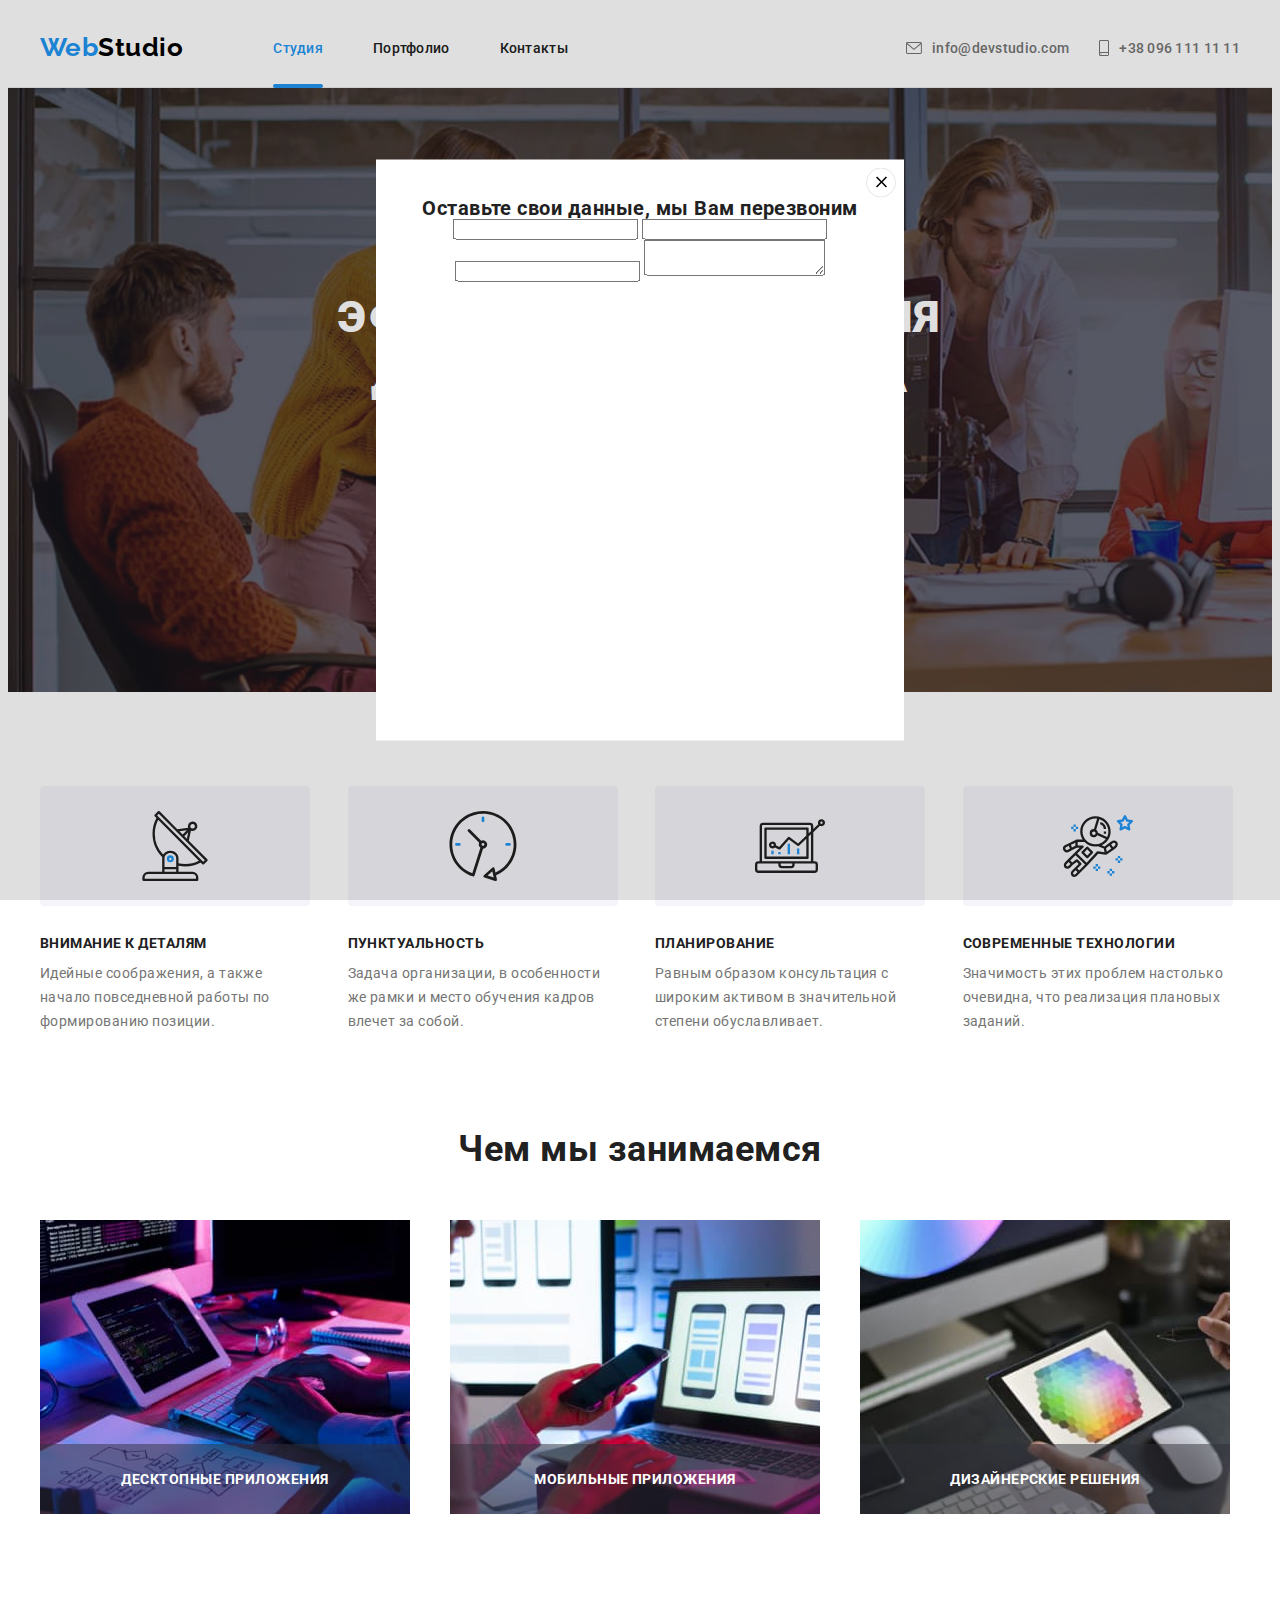
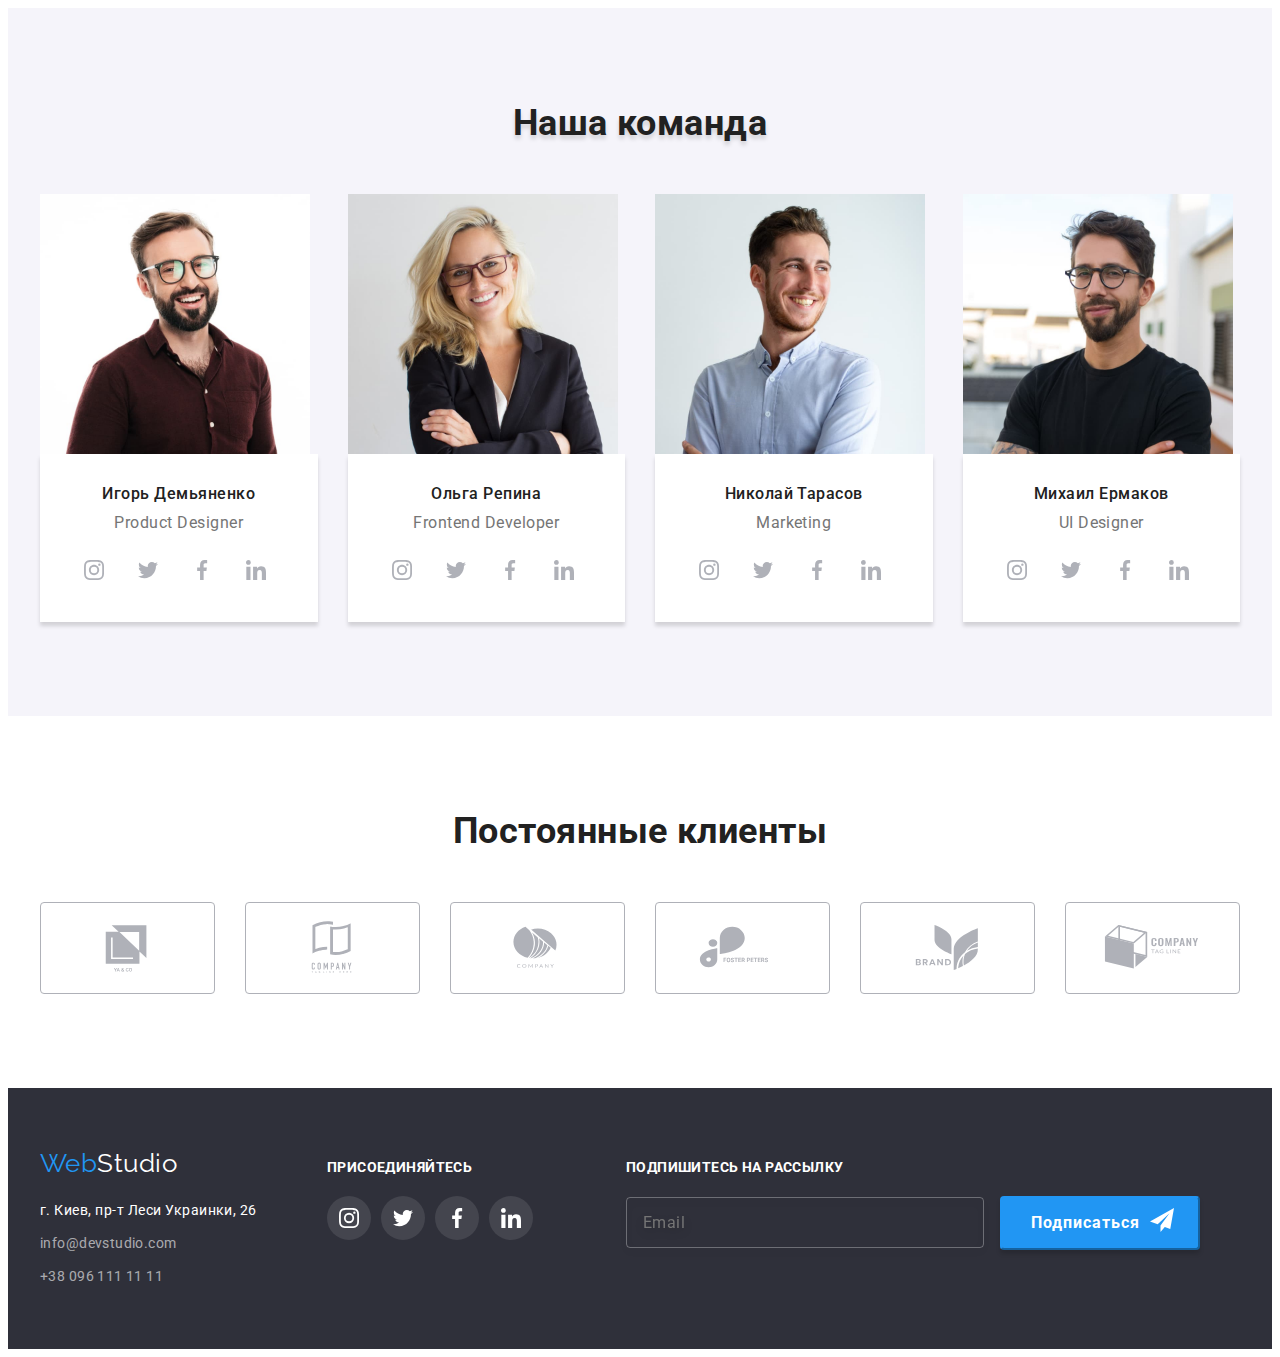
==== index.html @ e19dd240 "input" ====
<!DOCTYPE html>
<html lang="ru">
  <head>
    <meta charset="UTF-8" />
    <meta http-equiv="X-UA-Compatible" content="IE=edge" />
    <meta name="viewport" content="width=device-width, initial-scale=1.0" />
    <title>Студия</title>
    <link rel="preconnect" href="https://fonts.googleapis.com" />
    <link rel="preconnect" href="https://fonts.gstatic.com" crossorigin />
    <link
      href="https://fonts.googleapis.com/css2?family=Raleway:wght@700&family=Roboto:wght@400;500;700;900&display=swap"
      rel="stylesheet"
    />
    <link
      rel="stylesheet"
      href="https://cdnjs.cloudflare.com/ajax/libs/modern-normalize/1.1.0/modern-normalize.min.css"
      integrity="sha512-wpPYUAdjBVSE4KJnH1VR1HeZfpl1ub8YT/NKx4PuQ5NmX2tKuGu6U/JRp5y+Y8XG2tV+wKQpNHVUX03MfMFn9Q=="
      crossorigin="anonymous"
      referrerpolicy="no-referrer"
    />
    <link rel="stylesheet" href="./css/styles.css" />
  </head>
  <body>
    <header class="top-line">
      <div class="container top-line-container">
        <a href="./index.html" class="logo-top"
          ><span class="accent">Web</span>Studio</a
        >
        <div class="nav-menu">
          <ul class="site-nav list">
            <li class="site-nav-item">
              <a class="nav-link current" href="index.html">Студия</a>
            </li>
            <li class="site-nav-item">
              <a class="nav-link" href="portfolio.html">Портфолио</a>
            </li>
            <li class="site-nav-item">
              <a class="nav-link" href="#">Контакты</a>
            </li>
          </ul>
        </div>
        <div class="mail-top-line">
          <a
            class="mail-top"
            href="mailto:info@devstudio.com"
            target="_blank"
            rel="noopener noreferrer"
          >
            <svg class="mail-icon" width="16" height="12">
              <use href="./images/sprite.svg#envelope"></use>
            </svg>
            info@devstudio.com</a
          >
          <a class="tel-top" href="tel:+380961111111">
            <svg class="mail-icon" width="10" height="16">
              <use href="./images/sprite.svg#smartphone"></use>
            </svg>
            +38 096 111 11 11</a
          >
        </div>
      </div>
    </header>
    <main>
      <section class="hero">
        <div class="container">
          <h1 class="hero-title">
            ЭФФЕКТИВНЫЕ РЕШЕНИЯ <br />
            ДЛЯ ВАШЕГО БИЗНЕСА
          </h1>
          <button class="button-hero" data-modal-open>Заказать услугу</button>
          <div class="backdrop" data-modal>
            <div class="modal">
              <a class="modal-close" data-modal-close>
                <svg class="modal-close-icon" width="30" height="30">
                  <use href="./images/sprite.svg#close"></use></svg
              ></a>
              <form class="contact-form">
                <b class="modal-title">Оставьте свои данные, мы Вам перезвоним </b>
                <label class="contact-form-field"></label>
                <input class="contact-form-input"type="text">
                <label class="contact-form-field"></label>
                <input class="contact-form-input"type="tel">
                <label class="contact-form-field"></label>
                <input class="contact-form-input"type="email">
                <label class="contact-form-field"></label>
                <textarea class="contact-form-message"name="" ></textarea>
              </form>
            </div>
        </div>
      </section>
      <section class="section">
        <div class="container">
          <ul class="feature-list list">
            <li class="feature-item">
              <div class="card-feature">
                <div class="above-feature-title">
                  <svg class="feature-icon" width="70" height="70">
                    <use href="./images/sprite.svg#feature-one"></use>
                  </svg>
                </div>
                <h3 class="feature-title">Внимание к деталям</h3>
                <p class="description">
                  Идейные соображения, а также<br />
                  начало повседневной работы по<br />
                  формированию позиции.
                </p>
              </div>
            </li>
            <li class="feature-item">
              <div class="card-feature">
                <div class="above-feature-title">
                  <svg class="feature-icon" width="70" height="70">
                    <use href="./images/sprite.svg#feature-two"></use>
                  </svg>
                </div>
                <h3 class="feature-title">Пунктуальность</h3>
                <p class="description">
                  Задача организации, в особенности<br />
                  же рамки и место обучения кадров<br />
                  влечет за собой.
                </p>
              </div>
            </li>
            <li class="feature-item">
              <div class="card-feature">
                <div class="above-feature-title">
                  <svg class="feature-icon" width="70" height="70">
                    <use href="./images/sprite.svg#feature-three"></use>
                  </svg>
                </div>
                <h3 class="feature-title">Планирование</h3>
                <p class="description">
                  Равным образом консультация с<br />
                  широким активом в значительной<br />
                  степени обуславливает.
                </p>
              </div>
            </li>
            <li class="feature-item">
              <div class="card-feature">
                <div class="above-feature-title">
                  <svg class="feature-icon" width="70" height="70">
                    <use href="./images/sprite.svg#feature-four"></use>
                  </svg>
                </div>
                <h3 class="feature-title">Современные технологии</h3>
                <p class="description">
                  Значимость этих проблем настолько<br />
                  очевидна, что реализация плановых<br />
                  заданий.
                </p>
              </div>
            </li>
          </ul>
        </div>
      </section>
      <section class="section job">
        <div class="container">
          <h2 class="job-title">Чем мы занимаемся</h2>
          <ul class="job-img list">
            <li class="job-item">
              <div class="img-job-item">
                <img
                  src="./images/box1.jpg "
                  width="370"
                  height="294"
                  alt="работает програмист"
                />
                <div class="under-job-item">
                  <p class="text-under-job-item">ДЕСКТОПНЫЕ ПРИЛОЖЕНИЯ</p>
                </div>
              </div>
            </li>
            <li class="job-item">
              <div class="img-job-item">
                <img
                  src="./images/box2.jpg"
                  width="370"
                  height="294"
                  alt="работает дизайнер"
                />
                <div class="under-job-item">
                  <p class="text-under-job-item">МОБИЛЬНЫЕ ПРИЛОЖЕНИЯ</p>
                </div>
              </div>
            </li>
            <li class="job-item">
              <div class="img-job-item">
                <img
                  src="./images/box3.jpg"
                  width="370"
                  height="294"
                  alt="выбор цвета"
                />
                <div class="under-job-item">
                  <p class="text-under-job-item">ДИЗАЙНЕРСКИЕ РЕШЕНИЯ</p>
                </div>
              </div>
            </li>
          </ul>
        </div>
      </section>
      <section class="section team-list">
        <div class="container">
          <h2 class="team-title">Наша команда</h2>
          <ul class="team list">
            <li class="team-img">
              <img
                src="./images/img1.jpg"
                width="270"
                height="260"
                alt="Дизайнер"
              />
              <div class="card-team">
                <h3 class="card-team-title">Игорь Демьяненко</h3>
                <p class="under-card-team-title">Product Designer</p>
                <ul class="social-list list">
                  <li class="social-list-item">
                    <a class="social-list-link" href="">
                      <svg class="social-list-icon" width="20" height="20">
                        <use href="./images/sprite.svg#insta"></use>
                      </svg>
                    </a>
                  </li>
                  <li class="social-list-item">
                    <a class="social-list-link" href="">
                      <svg class="social-list-icon" width="20" height="20">
                        <use href="./images/sprite.svg#twitter"></use>
                      </svg>
                    </a>
                  </li>
                  <li class="social-list-item">
                    <a class="social-list-link" href="">
                      <svg class="social-list-icon" width="20" height="20">
                        <use href="./images/sprite.svg#facebook"></use>
                      </svg>
                    </a>
                  </li>
                  <li class="social-list-item">
                    <a class="social-list-link" href="">
                      <svg class="social-list-icon" width="20" height="20">
                        <use href="./images/sprite.svg#linkedin"></use>
                      </svg>
                    </a>
                  </li>
                </ul>
              </div>
            </li>
            <li class="team-img">
              <img
                src="./images/img2.jpg"
                width="270"
                height="260"
                alt="Разработчик"
              />
              <div class="card-team">
                <h3 class="card-team-title">Ольга Репина</h3>
                <p class="under-card-team-title">Frontend Developer</p>
                <ul class="social-list list">
                  <li class="social-list-item">
                    <a class="social-list-link" href="">
                      <svg class="social-list-icon" width="20" height="20">
                        <use href="./images/sprite.svg#insta"></use>
                      </svg>
                    </a>
                  </li>
                  <li class="social-list-item">
                    <a class="social-list-link" href="">
                      <svg class="social-list-icon" width="20" height="20">
                        <use href="./images/sprite.svg#twitter"></use>
                      </svg>
                    </a>
                  </li>
                  <li class="social-list-item">
                    <a class="social-list-link" href="">
                      <svg class="social-list-icon" width="20" height="20">
                        <use href="./images/sprite.svg#facebook"></use>
                      </svg>
                    </a>
                  </li>
                  <li class="social-list-item">
                    <a class="social-list-link" href="">
                      <svg class="social-list-icon" width="20" height="20">
                        <use href="./images/sprite.svg#linkedin"></use>
                      </svg>
                    </a>
                  </li>
                </ul>
              </div>
            </li>
            <li class="team-img">
              <img
                src="./images/img3.jpg"
                width="270"
                height="260"
                alt="Маркетинг"
              />
              <div class="card-team">
                <h3 class="card-team-title">Николай Тарасов</h3>
                <p class="under-card-team-title">Marketing</p>
                <ul class="social-list list">
                  <li class="social-list-item">
                    <a class="social-list-link" href="">
                      <svg class="social-list-icon" width="20" height="20">
                        <use href="./images/sprite.svg#insta"></use>
                      </svg>
                    </a>
                  </li>
                  <li class="social-list-item">
                    <a class="social-list-link" href="">
                      <svg class="social-list-icon" width="20" height="20">
                        <use href="./images/sprite.svg#twitter"></use>
                      </svg>
                    </a>
                  </li>
                  <li class="social-list-item">
                    <a class="social-list-link" href="">
                      <svg class="social-list-icon" width="20" height="20">
                        <use href="./images/sprite.svg#facebook"></use>
                      </svg>
                    </a>
                  </li>
                  <li class="social-list-item">
                    <a class="social-list-link" href="">
                      <svg class="social-list-icon" width="20" height="20">
                        <use href="./images/sprite.svg#linkedin"></use>
                      </svg>
                    </a>
                  </li>
                </ul>
              </div>
            </li>
            <li class="team-img">
              <img
                src="./images/img4.jpg"
                width="270"
                height="260"
                alt="Интерфейс дизайнер"
              />
              <div class="card-team">
                <h3 class="card-team-title">Михаил Ермаков</h3>
                <p class="under-card-team-title">UI Designer</p>
                <ul class="social-list list">
                  <li class="social-list-item">
                    <a class="social-list-link" href="">
                      <svg class="social-list-icon" width="20" height="20">
                        <use href="./images/sprite.svg#insta"></use>
                      </svg>
                    </a>
                  </li>
                  <li class="social-list-item">
                    <a class="social-list-link" href="">
                      <svg class="social-list-icon" width="20" height="20">
                        <use href="./images/sprite.svg#twitter"></use>
                      </svg>
                    </a>
                  </li>
                  <li class="social-list-item">
                    <a class="social-list-link" href="">
                      <svg class="social-list-icon" width="20" height="20">
                        <use href="./images/sprite.svg#facebook"></use>
                      </svg>
                    </a>
                  </li>
                  <li class="social-list-item">
                    <a class="social-list-link" href="">
                      <svg class="social-list-icon" width="20" height="20">
                        <use href="./images/sprite.svg#linkedin"></use>
                      </svg>
                    </a>
                  </li>
                </ul>
              </div>
            </li>
          </ul>
        </div>
      </section>
      <section class="section customers">
        <div class="container">
          <h2 class="customers-title">Постоянные клиенты</h2>
          <ul class="customers-img list">
            <li class="customers-item">
              <a class="customers-link" href="">
                <svg class="customers-icon" width="106" height="60">
                  <use href="./images/sprite.svg#prtn-1"></use>
                </svg>
              </a>
            </li>
            <li class="customers-item">
              <a class="customers-link" href="">
                <svg class="customers-icon" width="106" height="60">
                  <use href="./images/sprite.svg#prtn-2"></use>
                </svg>
              </a>
            </li>
            <li class="customers-item">
              <a class="customers-link" href="">
                <svg class="customers-icon" width="106" height="60">
                  <use href="./images/sprite.svg#prtn-3"></use>
                </svg>
              </a>
            </li>
            <li class="customers-item">
              <a class="customers-link" href="">
                <svg class="customers-icon" width="106" height="60">
                  <use href="./images/sprite.svg#prtn-4"></use>
                </svg>
              </a>
            </li>
            <li class="customers-item">
              <a class="customers-link" href="">
                <svg class="customers-icon" width="106" height="60">
                  <use href="./images/sprite.svg#prtn-5"></use>
                </svg>
              </a>
            </li>
            <li class="customers-item">
              <a class="customers-link" href="">
                <svg class="customers-icon" width="106" height="60">
                  <use href="./images/sprite.svg#prtn-6"></use>
                </svg>
              </a>
            </li>
          </ul>
        </div>
      </section>
    </main>
    <footer class="basement">
      <div class="container footer-container">
        <div class="footer-address">
          <a href="./index.html" class="basement-logo"
            ><span class="accent">Web</span>Studio</a
          >
          <address class="basement-address">
            <p>г. Киев, пр-т Леси Украинки, 26</p>
            <a
              class="mail-basement"
              href="mailto:info@example.com"
              target="_blank"
              rel="noopener noreferrer"
              >info@devstudio.com</a
            >
            <a class="tel-basement" href="tel:+380961111111"
              >+38 096 111 11 11</a
            >
          </address>
        </div>
        <div class="footer-social-list">
          <p class="footer-social-title">ПРИСОЕДИНЯЙТЕСЬ</p>
          <ul class="social-list list">
            <li class="social-list-item">
              <a class="social-list-link" href="">
                <svg class="footer-social-list-icon" width="20" height="20">
                  <use href="./images/sprite.svg#insta-footer"></use>
                </svg>
              </a>
            </li>
            <li class="social-list-item">
              <a class="social-list-link" href="">
                <svg class="footer-social-list-icon" width="20" height="20">
                  <use href="./images/sprite.svg#twitter"></use>
                </svg>
              </a>
            </li>
            <li class="social-list-item">
              <a class="social-list-link" href="">
                <svg class="footer-social-list-icon" width="20" height="20">
                  <use href="./images/sprite.svg#facebook"></use>
                </svg>
              </a>
            </li>
            <li class="social-list-item">
              <a class="social-list-link" href="">
                <svg class="footer-social-list-icon" width="20" height="20">
                  <use href="./images/sprite.svg#linkedin"></use>
                </svg>
              </a>
            </li>
          </ul>
        </div>
        <div class="footer-email-input">
          <p class="footer-email-title">ПОДПИШИТЕСЬ НА РАССЫЛКУ</p>
          <p class="email">Email</p>
          <button class="button-footer">
            Подписаться
            <svg class="footer-btn-icon" width="24" height="24">
              <use href="./images/sprite.svg#send"></use>
            </svg>
          </button>
        </div>
      </div>
    </footer>
    <script src="./modal.js"></script>
  </body>
</html>
---- css/styles.css ----
:root {
  --primary-text-color: #757575;
  --title-text-color: #212121;
  --accent-color: #2196f3;
  --button-text-color: #ffffff;
  --primary-bg-color: #ffffff;
  --secondary-bg-color: #f5f4fa;
  --section-bg-dark: #2f303a;
  --footer-contact-color: rgba(255, 255, 255, 0.6);
  --footer-address-color: #ffffff;
  --top-logo-color: #000000;
  --social-list-icon-color: #afb1b8;
  --footer-logo-color: #ffffff;
  --button-hover-color: #188ce8;
  --portfolio-button-bg-color: #f5f4fa;
  --portfolio-project-border-color: #eeeeee;
  --portfolio-topline-border-color: #ececec;
  --footer-icon-bg: #ffffff10;
  --shadow-team: #00000025;
  --card-team-bg: #ffffff;
  --customers-color-icon: #afb1b8;
  --text-under-job-item: #ffffff;
  --under-job-item-bg: #2f303a80;
  --portfolio-text-description: #ffffff;
  --modal-background-color: #ffffff;
  --footer-social-title-color: #ffffff;
  --footer-social-list-icon-color: #ffffff;
  --timing-function: cubic-bezier(0.4, 0, 0.2, 1);
}
body {
  background-color: var(#ffffff);
  color: var(--primary-text-color);
  font-family: Roboto, sans-serif;
  letter-spacing: 0.03em;
}
.list {
  list-style: none;
}
h1,
h2,
h3,
h4,
h5,
h6,
p {
  margin-top: 0;
  margin-bottom: 0;
}
ul,
ol {
  margin-top: 0;
  margin-bottom: 0;
  padding-left: 0;
}
img {
  display: block;
  max-width: 100%;
  height: auto;
}

p {
  display: block;
}

.container {
  width: 1200px;
  margin-left: auto;
  margin-right: auto;
  padding-left: 15px;
  padding-right: 15px;
}
/*=======TOP LINE START=======*/

.top-line-container {
  display: flex;
  align-items: center;
}

.logo-top {
  padding-top: 24px;
  padding-bottom: 25px;
  margin-right: 90px;

  font-family: Raleway, serif;
  font-weight: bold;
  font-size: 26px;
  line-height: 1.17;
  text-decoration: none;

  color: var(--top-logo-color);
}

.accent {
  color: var(--accent-color);
}
.nav-menu {
  display: flex;
  align-items: center;
  width: 294px;
  height: 48px;
}
.site-nav {
  display: flex;
  align-items: center;
}
.site-nav-item:not(:last-child) {
  margin-right: 50px;
}

.nav-link {
  position: relative;
  padding-top: 32px;
  padding-bottom: 32px;

  font-weight: 500;
  font-size: 14px;
  line-height: 1.14;
  letter-spacing: 0.02em;
  text-decoration: none;

  color: var(--title-text-color);
  transition: 250ms cubic-bezier(0.4, 0, 0.2, 1);
}

.nav-link:active {
  color: var(--accent-color);
}
.nav-link:hover,
.nav-link:focus {
  color: var(--accent-color);
}

.current {
  color: var(--accent-color);
}
.current::after {
  content: "";

  position: absolute;
  bottom: 0;

  display: block;
  width: 100%;
  height: 4px;
  background-color: var(--accent-color);
  border-radius: 2px;

  transition: 250ms cubic-bezier(0.4, 0, 0.2, 1);
}

.mail-top-line {
  display: flex;
  margin-left: auto;
  align-items: center;
  cursor: pointer;
}
.mail-top {
  display: flex;
  align-items: center;
  color: var(--primary-text-color);
  font-family: Roboto;
  font-style: normal;
  font-weight: 500;
  font-size: 14px;
  line-height: 1, 14;
  letter-spacing: 0.02em;
  text-decoration: none;
  transition: 250ms cubic-bezier(0.4, 0, 0.2, 1);
}
.mail-icon {
  display: flex;
  margin-right: 10px;
  fill: currentColor;
}
.mail-top:hover,
.mail-top:focus {
  color: var(--accent-color);
}
.tel-top {
  display: flex;
  align-items: center;
  margin-left: 30px;
  color: var(--primary-text-color);
  font-family: Roboto;
  font-style: normal;
  font-weight: 500;
  font-size: 14px;
  line-height: 1, 14;
  letter-spacing: 0.02em;
  text-decoration: none;
  transition: 250ms cubic-bezier(0.4, 0, 0.2, 1);
}
.tel-top:hover,
.tel-top:focus {
  color: var(--accent-color);

  /* transition: 250ms cubic-bezier(0.4, 0, 0.2, 1); */
}

/*======= TOP LINE END=======*/

/*======= HERO START =======*/
.hero {
  background-image: linear-gradient(
      rgba(47, 48, 58, 0.4),
      rgba(47, 48, 58, 0.4)
    ),
    url(../images/image-hero/Hero-bg-Img.jpg);
  background-size: cover;

  background-color: var(--section-bg-dark);
  text-align: center;
  padding-top: 200px;
  padding-bottom: 200px;
}
.hero-title {
  text-align: center;
  color: var(--button-text-color);
  font-weight: 900;
  font-size: 44px;
  line-height: 1.36;
  letter-spacing: 0.06em;
}

.button-hero {
  min-width: 200px;
  margin-top: 30px;
  margin-left: auto;
  margin-right: auto;
  padding: 10px 32px;
  cursor: pointer;
  font-weight: 700;
  font-size: 16px;
  line-height: 1.88;
  text-align: center;

  border-radius: 4px;
  letter-spacing: 0.06em;

  background-color: var(--accent-color);
  box-shadow: 0px 4px 4px rgba(0, 0, 0, 0.15);
  color: var(--button-text-color);
  transition: 250ms cubic-bezier(0.4, 0, 0.2, 1);
}

.button-hero:hover,
.button-hero:focus {
  background-color: var(--button-hover-color);
  box-shadow: 0px 4px 4px rgba(0, 0, 0, 0.15);
}
.backdrop {
  position: fixed;
  top: 0;
  left: 0;
  width: 100%;
  height: 100%;
  background-color: rgba(0, 0, 0, 0.125);

  opacity: 1;
  transition: opacity 250ms cubic-bezier(0.4, 0, 0.2, 1);
}
.backdrop.is-hidden {
  opacity: 0;
  pointer-events: none;
}
.backdrop.is-hidden .modal {
  transform: translate(-50%, -50%) scale(0.9);
}
.modal {
  position: absolute;
  top: 50%;
  left: 50%;

  width: 528px;
  height: 581px;

  background-color: var(--modal-background-color);
  transform: translate(-50%, -50%) scale(1);
  transition: transform 250ms cubic-bezier(0.4, 0, 0.2, 1);
}

.modal-close {
  display: flex;
}
.modal-close-icon {
  margin-left: auto;
  padding-top: 8px;
  padding-right: 8px;
}
.modal-title {
  font-family: Roboto;
  font-style: Bold;
  font-size: 20px;
  line-height: 23px;
  line-height: 100%;
  align-items: center;

  color: #212121;
}
/*======= HERO END=======*/

/*======= OUR FEATURE =======*/
.section {
  padding-top: 94px;
}
.feature-list {
  display: flex;
  margin-left: -30px;
  margin-top: -30px;
}
.feature-item {
  flex-basis: calc((100% - 120px) / 4);
  margin-top: 30px;
  margin-left: 30px;
}
.feature-title {
  margin-top: 30px;
  margin-bottom: 10px;
  width: 270px;
  font-style: normal;
  font-weight: 700;
  font-size: 14px;
  line-height: 1.14;
  text-transform: uppercase;

  color: var(--title-text-color);
}
.description {
  width: 270px;
  font-size: 14px;
  line-height: 1.71;
}
.description:not(:last-child) {
  margin-right: 30px;
}
.above-feature-title {
  display: flex;
  justify-content: center;
  align-items: center;
  width: 270px;
  height: 120px;
  background-color: var(--secondary-bg-color);
  border-radius: 4px;
}

/*======= OUR FEATURE END=======*/

/*======= OUR JOB START =======*/
.job {
  padding-bottom: 94px;
}
.job-img {
  display: flex;
  margin-left: -30px;
  margin-top: -30px;
}
.job-item {
  margin-left: 30px;
  margin-top: 30px;
  flex-basis: calc((100% - 90px) / 3);
}

.job-title {
  margin-bottom: 50px;
  font-style: normal;
  font-weight: 700;
  font-size: 36px;
  line-height: 1.17;
  text-align: center;

  color: var(--title-text-color);
}
.img-job-item {
  position: relative;
  z-index: -1;
}
.under-job-item {
  position: absolute;
  bottom: 0;

  display: flex;

  justify-content: center;
  align-items: center;
  width: 370px;
  height: 70px;
  background-color: var(--under-job-item-bg);
}
.text-under-job-item {
  font-family: Roboto;
  font-weight: bold;
  font-style: normal;
  font-size: 14px;
  line-height: 11.17;
  text-align: center;
  color: var(--text-under-job-item);
}

/*======= OUR JOB END =======*/
/*======= OUR TEAM START======= */
.team-list {
  background-color: var(--secondary-bg-color);
  padding-bottom: 94px;
}

.team-title {
  margin-bottom: 50px;
  font-style: normal;
  font-weight: 700;
  font-size: 36px;
  line-height: 1.17;
  text-align: center;
  color: var(--title-text-color);
  text-shadow: 0px 4px 4px var(--shadow-team);
}
.team {
  display: flex;
  margin-top: -30px;
  margin-left: -30px;
}
.team-img {
  flex-basis: calc((100% - 120px) / 4);
  margin-top: 30px;
  margin-left: 30px;
}
.card-team-title {
  margin-bottom: 10px;
  font-weight: 500;
  font-size: 16px;
  line-height: 1.19;
  text-align: center;

  color: var(--title-text-color);
}

.under-card-team-title {
  margin-bottom: 16px;
  font-size: 16px;
  line-height: 1.19;
  text-align: center;

  color: var(--primary-text-color);
}
.card-team {
  padding-left: 32px;
  padding-right: 32px;
  padding-top: 30px;
  padding-bottom: 30px;
  background-color: var(--card-team-bg);
  box-shadow: 0px 4px 4px var(--shadow-team);
}
.social-list-icon {
  fill: var(--social-list-icon-color);
}
.social-list {
  display: flex;
}
.social-list-link {
  display: flex;
  align-items: center;
  justify-content: space-between;
  width: 44px;
  height: 44px;
  border-radius: 50%;
  transition: 250ms cubic-bezier(0.4, 0, 0.2, 1);
}
.social-list-item:not(:last-child) {
  margin-right: 10px;
}
.social-list-link:hover .social-list-icon,
.social-list-link:focus .social-list-icon {
  fill: var(--button-text-color);
}
.social-list-link:hover,
.social-list-link:focus {
  background-color: var(--accent-color);
  transition: 250ms cubic-bezier(0.4, 0, 0.2, 1);
}

/*======= OUR TEAM END======= */
/*======= OUR CUSTOMERS START =======*/

.customers {
  padding-bottom: 94px;
}
.customers-title {
  padding-bottom: 50px;
  font-style: normal;
  font-weight: 700;
  font-size: 36px;
  line-height: 1.17;
  text-align: center;

  color: var(--title-text-color);
}
.customers-img {
  display: flex;
  margin-left: -30px;
  margin-top: -30px;
}

.customers-item {
  display: flex;
  width: 170px;
  height: 92px;
  margin-left: 30px;
  margin-top: 30px;
  flex-basis: calc((100% - 180px) / 6);
}
.customers-link {
  display: flex;
  width: 100%;
  height: 100%;
  align-items: center;
  justify-content: center;
  color: var(--customers-color-icon);
  border: 1px solid var(--customers-color-icon);
  box-sizing: border-box;
  border-radius: 4px;
  cursor: pointer;
  transition: 250ms cubic-bezier(0.4, 0, 0.2, 1);
}

.customers-icon {
  align-items: center;
  justify-items: center;
  fill: currentColor;
  transition: 250ms cubic-bezier(0.4, 0, 0.2, 1);
}
.customers-link:hover,
.customers-link:focus {
  border: 1px solid var(--accent-color);
  border-radius: 4px;
}

.customers-link:hover .customers-icon,
.customers-link:focus .customers-icon {
  color: var(--accent-color);
}

/*======= OUR CUSTOMERS END =======*/

/*======= FOOTER START======= */
.basement {
  display: flex;
  padding-top: 60px;
  padding-bottom: 60px;
  background-color: var(--section-bg-dark);
}
.footer-container {
  display: flex;
  align-items: baseline;
}

.basement-logo {
  width: 145px;
  height: 31px;

  font-family: Raleway;
  font-weight: b700;
  font-size: 26px;
  line-height: 1.19;
  text-decoration: none;

  color: var(--footer-logo-color);
}
.basement-address {
  margin-top: 20px;
  font-family: Roboto;
  font-style: normal;
  font-weight: 400;
  font-size: 14px;
  line-height: 1.71;

  color: var(--footer-address-color);
}
.mail-basement {
  display: block;
  margin-top: 9px;
  font-family: Roboto;
  font-style: normal;
  font-weight: 400;
  font-size: 14px;
  line-height: 1.71;
  text-decoration: none;

  letter-spacing: 0.03em;
  color: var(--footer-contact-color);
  transition: 250ms cubic-bezier(0.4, 0, 0.2, 1);
}
.mail-basement:hover,
.mail-basement:focus {
  color: var(--accent-color);
}
.tel-basement {
  display: block;
  margin-top: 9px;
  font-family: Roboto;
  font-style: normal;
  font-weight: 400;
  font-size: 14px;
  line-height: 1.71;
  text-decoration: none;
  letter-spacing: 0.03em;

  color: var(--footer-contact-color);
  transition: 250ms cubic-bezier(0.4, 0, 0.2, 1);
}
.tel-basement:hover,
.tel-basement:focus {
  color: var(--accent-color);
}
.footer-social-title {
  margin-bottom: 20px;
  font-family: Roboto;
  font-style: normal;
  font-weight: bold;
  font-size: 14px;
  line-height: 1.14;
  letter-spacing: 0.03em;
  color: var(--footer-social-title-color);
}

.footer-social-list {
  margin-left: 70px;
}
.footer-social-list-icon {
  fill: var(--footer-social-list-icon-color);
}
.social-list-link {
  display: flex;
  align-items: center;
  justify-content: center;
  width: 44px;
  height: 44px;

  background-color: rgba(255, 255, 255, 0.1);
  border-radius: 50%;
  transition: 250ms cubic-bezier(0.4, 0, 0.2, 1);
}
.social-list-link:hover .social-list-icon,
.social-list-link:focus .social-list-icon {
  fill: var(--button-text-color);
}
.social-list-link:hover,
.social-list-link:focus {
  background-color: var(--accent-color);
}

.footer-email-input {
  margin-left: 93px;
}

.footer-email-title {
  margin-bottom: 20px;
  font-family: Roboto;
  font-style: normal;
  font-weight: bold;
  font-size: 14px;
  line-height: 1.14;
  letter-spacing: 0.03em;
  color: var(--footer-social-title-color);
}
.email {
  display: inline-flex;
  align-items: center;
  padding-left: 16px;
  padding-top: 15px;
  padding-bottom: 15px;
  min-width: 358px;
  min-height: 50px;
  left: 815px;
  top: 2787px;

  border: 1px solid rgba(255, 255, 255, 0.3);
  box-sizing: border-box;
  filter: drop-shadow(0px 4px 4px rgba(0, 0, 0, 0.15));
  border-radius: 4px;
}
.email:hover,
.email:focus {
  border: 1px solid var(--accent-color);
}
.button-footer {
  display: inline-flex;
  min-width: 200px;
  min-height: 50px;
  margin-left: 12px;
  padding-left: 29px;
  padding-top: 10px;
  padding-bottom: 10px;
  cursor: pointer;
  font-weight: 700;
  font-size: 16px;
  line-height: 1.88;
  text-align: center;

  letter-spacing: 0.06em;

  background: #2196f3;
  box-shadow: 0px 4px 4px rgba(0, 0, 0, 0.15);
  border-radius: 4px;
  border-color: var(--accent-color);
  color: var(--button-text-color);
  transition: 250ms cubic-bezier(0.4, 0, 0.2, 1);
}

.button-footer:hover,
.button-footer:focus {
  background-color: var(--button-hover-color);
  box-shadow: 0px 4px 4px rgba(0, 0, 0, 0.15);
}
.footer-btn-icon {
  margin-left: 10px;
}

/*======= FOOTER END ======= */
/*======= PORTFOLIO =======  */
.top-line {
  border-bottom: 1px solid var(--portfolio-topline-border-color);
}
/*======= FILTERS ======= */
.filters {
  display: flex;
  justify-content: center;
  align-items: center;
}

.button-all:active {
  background-color: var(--accent-color);
  color: var(--button-text-color);
}
.button-all:hover,
.button-all:focus {
  color: var(--button-text-color);
  background: var(--accent-color);
  transition: 250ms cubic-bezier(0.4, 0, 0.2, 1);
}
.btn-list {
  margin-right: 8px;
  margin-bottom: 50px;
}

button {
  padding: 6px 22px;
  display: block;
  font-family: Roboto;
  font-style: normal;
  font-weight: 500;
  font-size: 16px;
  line-height: 1.63;
  text-align: center;
  letter-spacing: 0.03em;

  background-color: var(--portfolio-button-bg-color);
  color: var(--title-text-color);
  border-radius: 4px;
}
.btn-list:hover,
.btn-list:focus {
  background: var(--accent-color);
  box-shadow: 0px 4px 4px var(--shadow-team);
}

/*======= FILTERS END ======= */
/*======= PROJECT ======= */
.portfolio {
  padding-bottom: 94px;
}
.project {
  display: flex;
  flex-wrap: wrap;
  margin-left: -30px;
  margin-top: -30px;
}

.card-img-project {
  flex-basis: calc((100% - 90px) / 3);
  margin-top: 30px;
  margin-left: 30px;
  border-bottom: 1px solid var(--portfolio-project-border-color);
  border-left: 1px solid var(--portfolio-project-border-color);
  border-right: 1px solid var(--portfolio-project-border-color);
  cursor: pointer;
}
.card-img-project:hover,
.card-img-project:focus {
  box-shadow: 0px 4px 4px 0 var(--shadow-team);
  transition: 250ms cubic-bezier(0.4, 0, 0.2, 1);
}
.card-project-title {
  margin-bottom: 4px;
  font-weight: 700;
  font-size: 18px;
  line-height: 2;
  letter-spacing: 0.06em;

  color: var(--title-text-color);
}
.card-body {
  padding: 20px 24px;
}
.under-card-project-title {
  font-weight: 400;
  font-size: 16px;
  line-height: 1.88;

  color: var(--primary-text-color);
}
.project-thumb {
  position: relative;
  overflow: hidden;
}
.portfolio-description {
  display: flex;
}
.project-description {
  display: flex;
  width: 322px;
  height: 168px;
  position: absolute;
  top: 50%;
  left: 50%;
  transform: translate(-50%, -50%);
  opacity: 0;
  color: var(--primary-text-color);
  font-family: Roboto;
  font-style: normal;
  font-weight: 400;
  font-size: 18px;
  line-height: 1.56;
  color: var(--portfolio-text-description);
}
.project-thumb:hover .project-description {
  opacity: 1;
}

.project-overlay {
  position: absolute;
  top: 0;
  left: 0;
  width: 100%;
  height: 100%;
  background-color: var(--accent-color);
  opacity: 0;
  transform: translateY(100%);
  transition: 250ms cubic-bezier(0.4, 0, 0.2, 1);
}
.card-img-project:hover .project-overlay {
  transform: translateY(0);
  transition: transform 250ms cubic-bezier(0.4, 0, 0.2, 1);
}
.project-overlay:hover {
  opacity: 1;
}
.card-body .project-description {
  opacity: 1;
}

/*======= PROJECT END ======= */
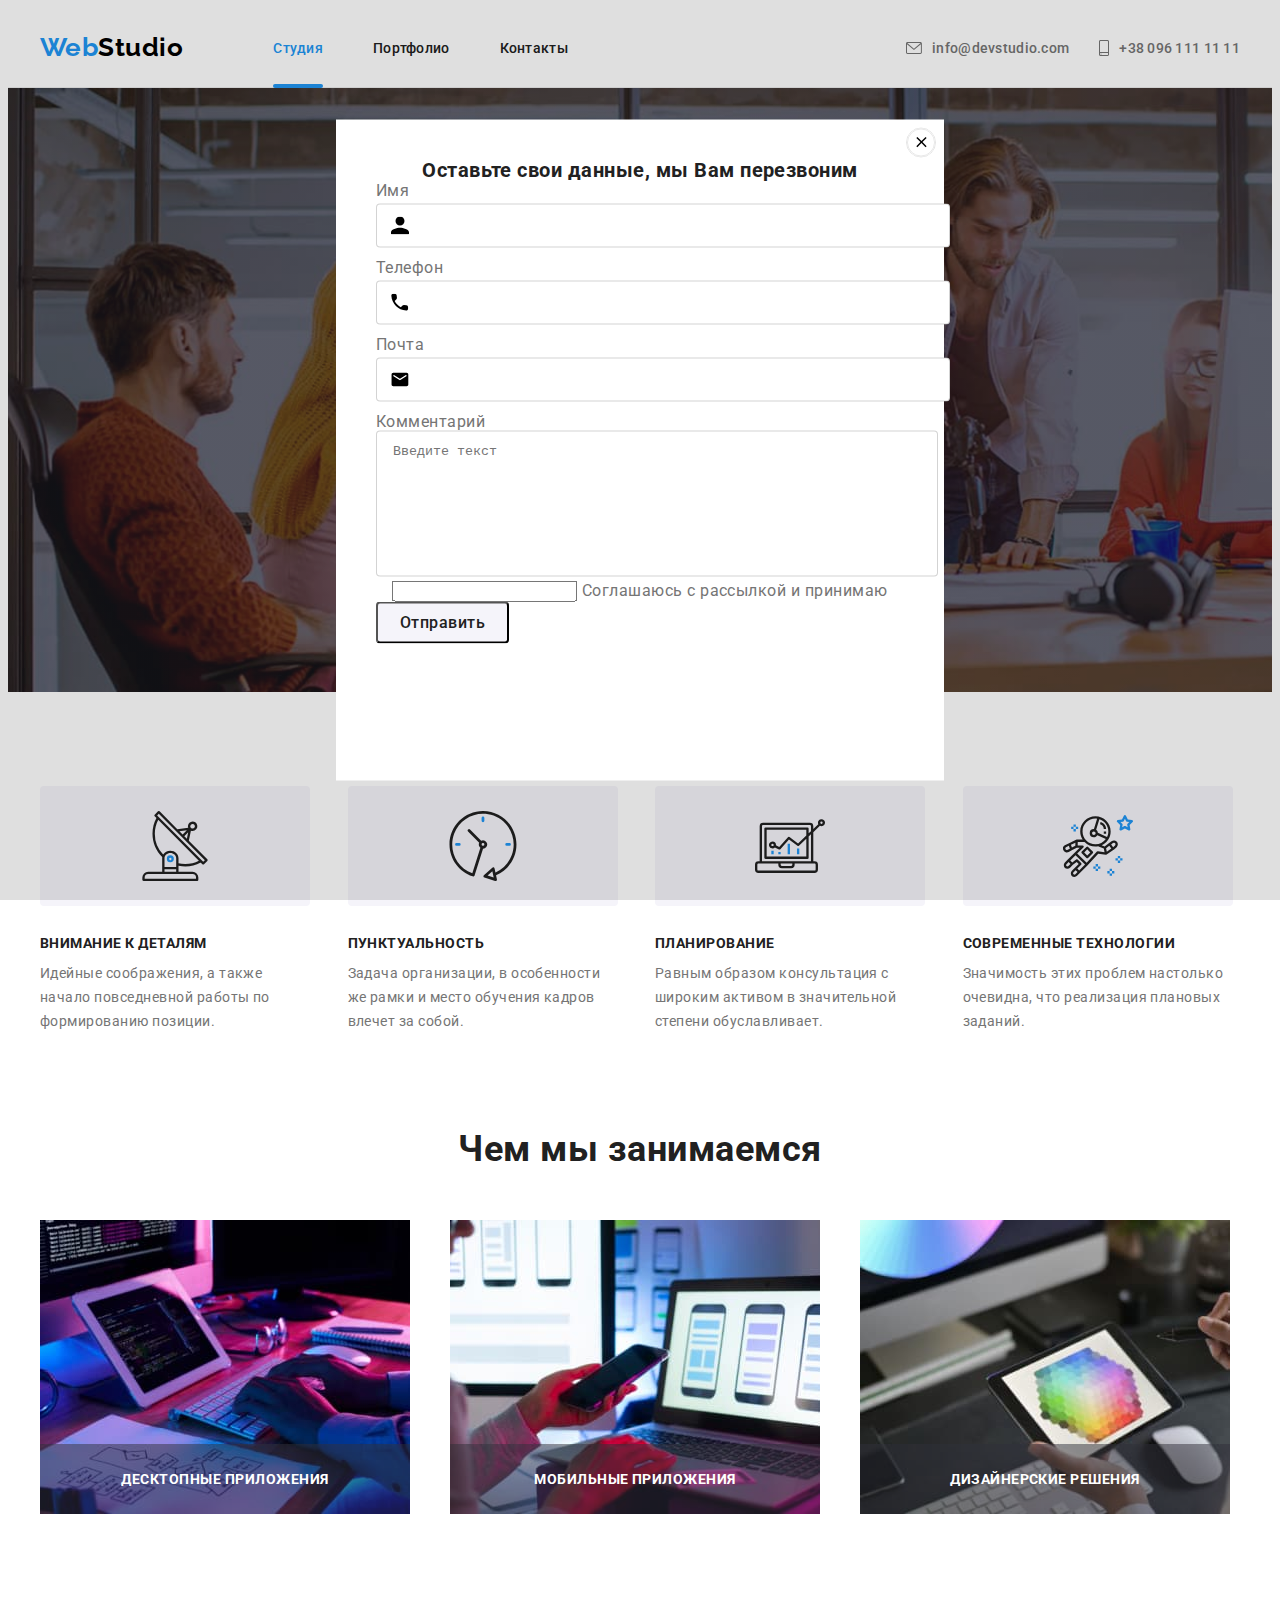
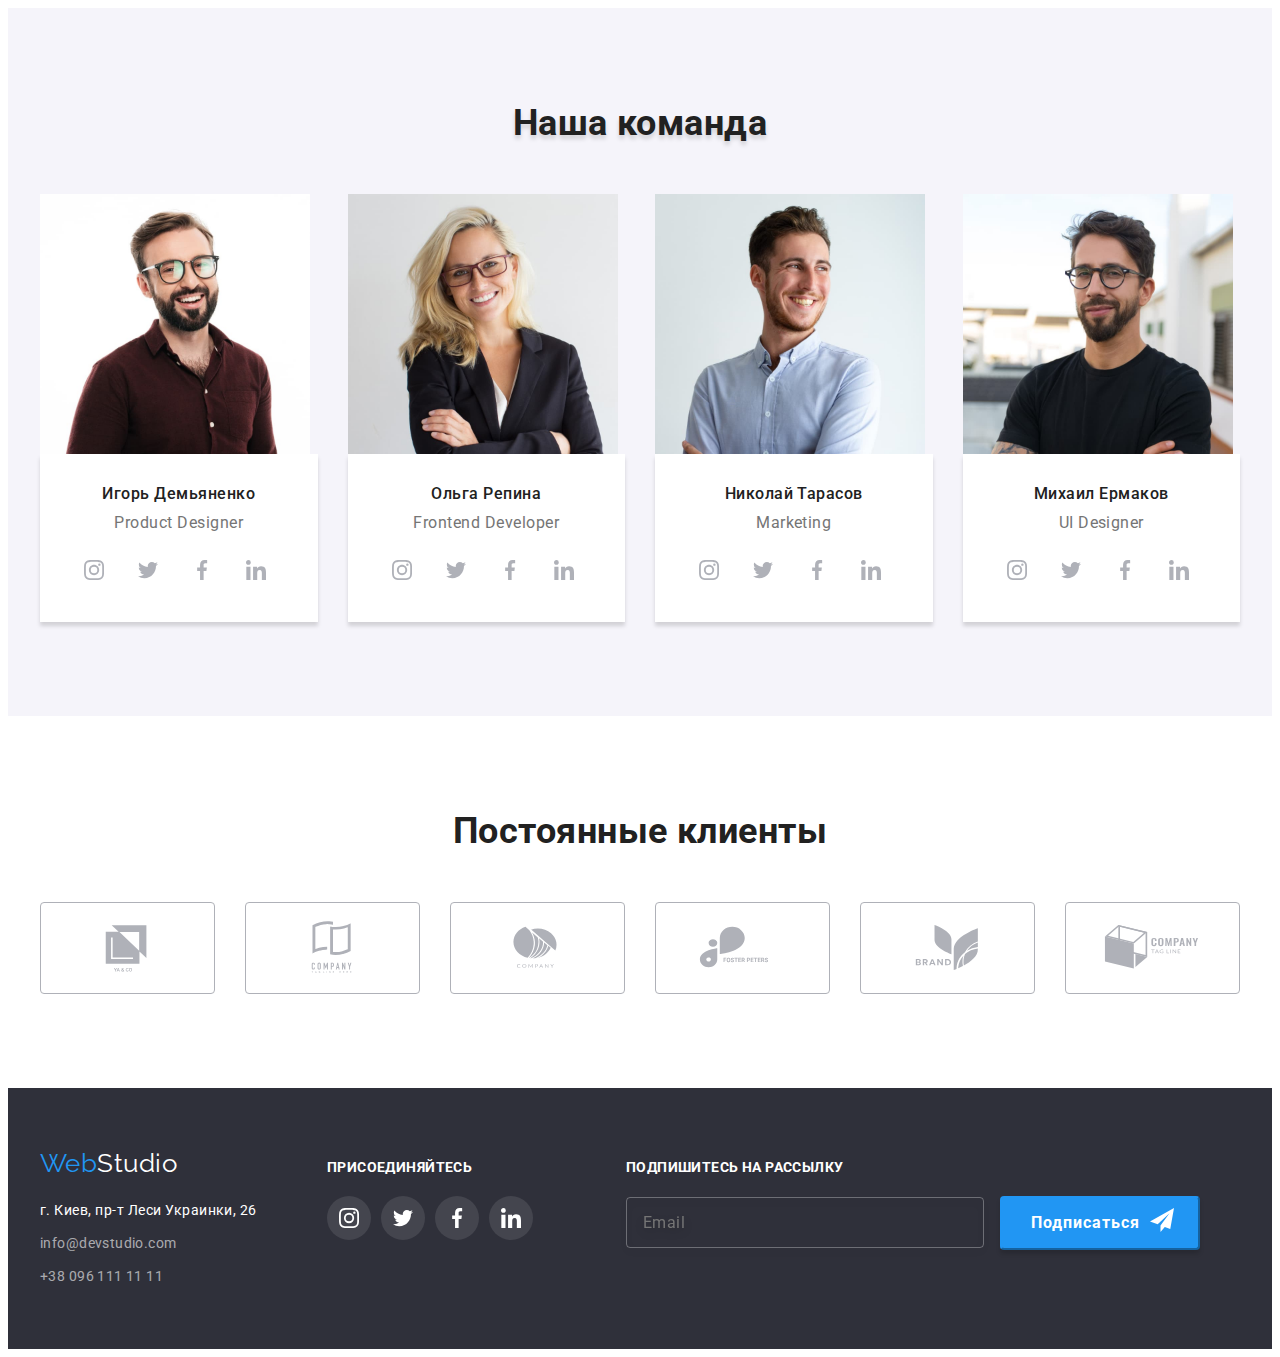
==== commit 2d40312d: "before checkbox" ====
--- a/index.html
+++ b/index.html
@@ -70,20 +70,48 @@
           <button class="button-hero" data-modal-open>Заказать услугу</button>
           <div class="backdrop" data-modal>
             <div class="modal">
-              <a class="modal-close" data-modal-close>
-                <svg class="modal-close-icon" width="30" height="30">
-                  <use href="./images/sprite.svg#close"></use></svg
-              ></a>
+              <button type="button-close" class="modal-close-btn">
+              <svg class="modal-close-icon" width="30" height="30">
+                  <use href="./images/sprite.svg#close"></use>                </svg>
+              </button>
               <form class="contact-form">
                 <b class="modal-title">Оставьте свои данные, мы Вам перезвоним </b>
-                <label class="contact-form-field"></label>
-                <input class="contact-form-input"type="text">
-                <label class="contact-form-field"></label>
-                <input class="contact-form-input"type="tel">
-                <label class="contact-form-field"></label>
-                <input class="contact-form-input"type="email">
-                <label class="contact-form-field"></label>
-                <textarea class="contact-form-message"name="" ></textarea>
+                <label class="contact-form-field">
+                  <span class="modal-text">Имя</span>
+                  <span class="contact-form-input-wrapper">
+                    <input name="user_name" class="contact-form-input"type="text" required>
+                  <svg class="contact-modal-icon" width="18" height="18">
+                    <use href="./images/sprite.svg#icon-modal-name"></use>
+                  </svg></span>
+                </label>
+                <label class="contact-form-field">
+                  <span class="modal-text">Телефон</span>
+                  <dspan class="contact-form-input-wrapper">
+                    <input name="user_tel" class="contact-form-input"type="tel" required>
+                  <svg class="contact-modal-icon" width="18" height="18">
+                    <use href="./images/sprite.svg#icon-modal-tel"></use>
+                  </svg></dspan>
+                </label>
+                <label class="contact-form-field">
+                  <span class="modal-text">Почта</span>
+                  <span class="contact-form-input-wrapper">
+                    <input name="user_email" class="contact-form-input"type="email" required>
+                  <svg class="contact-modal-icon" width="18" height="18">
+                    <use href="./images/sprite.svg#icon-modal--email"></use>
+                  </svg></span>
+                  
+                </label>
+                <label class="contact-form-field">
+                  <span class="modal-text">Комментарий</span>
+                  <textarea name="user_massage" class="contact-form-message" placeholder="Введите текст" ></textarea>
+                </label>
+                <div class="contact-form-checkdox-wrapper">
+                  <input name="accept_policy" type="check-box" class="contact-form-checkbox" required>
+                  <label for="" class="contact-form-checkdox-lable">
+                    Соглашаюсь с рассылкой и принимаю <a href=""Условия договора ></a></label>
+                </div>
+                <button type="submit" class="contact-form-submit-btn">Отправить </button>
+                
               </form>
             </div>
         </div>
--- a/css/styles.css
+++ b/css/styles.css
@@ -270,6 +270,7 @@
   position: absolute;
   top: 50%;
   left: 50%;
+  padding: 40px;
 
   width: 528px;
   height: 581px;
@@ -278,24 +279,86 @@
   transform: translate(-50%, -50%) scale(1);
   transition: transform 250ms cubic-bezier(0.4, 0, 0.2, 1);
 }
-
-.modal-close {
-  display: flex;
-}
-.modal-close-icon {
-  margin-left: auto;
-  padding-top: 8px;
-  padding-right: 8px;
-}
+.modal-close-btn {
+  position: absolute;
+  top: 8px;
+  right: 8px;
+  display: flex;
+  justify-content: center;
+  align-items: center;
+  width: 30px;
+  height: 30px;
+  border-radius: 50%;
+  border: 1px solid rgba(0, 0, 0, 0.1);
+  background-color: transparent;
+  padding: 0px;
+  cursor: pointer;
+}
+/* .modal-close-btn:hover,
+.modal-close-btn:focus {
+  fill: var(--accent-color);
+} */
+
 .modal-title {
   font-family: Roboto;
   font-style: Bold;
   font-size: 20px;
-  line-height: 23px;
+  line-height: 1, 15;
   line-height: 100%;
-  align-items: center;
+
+  letter-spacing: 3%;
 
   color: #212121;
+}
+.contact-form-field {
+  display: block;
+  text-align: left;
+}
+.contact-form-input-wrapper {
+  display: block;
+  position: relative;
+  margin-top: 4px;
+  margin-bottom: 10px;
+}
+.contact-form-input {
+  width: 100%;
+  height: 40px;
+  padding-left: 42px;
+  border: 1px Solid rgba(33, 33, 33, 0.2);
+  border-radius: 4px;
+  transition: border-color 250ms cubic-bezier(0.4, 0, 0.2, 1);
+}
+.contact-form-input:hover,
+.contact-form-input:focus {
+  outline: none;
+  border-color: var(--accent-color);
+}
+.contact-form-input:hover + .contact-modal-icon,
+.contact-form-input:focus + .contact-modal-icon {
+  fill: var(--accent-color);
+}
+
+.contact-modal-icon {
+  position: absolute;
+  top: 50%;
+  left: 15px;
+  transform: translateY(-50%);
+  transition: 250ms cubic-bezier(0.4, 0, 0.2, 1);
+}
+.contact-form-message {
+  width: 100%;
+  height: 120px;
+  padding: 12px 16px;
+  border: 1px Solid rgba(33, 33, 33, 0.2);
+  border-radius: 4px;
+  transition: border-color 250ms cubic-bezier(0.4, 0, 0.2, 1);
+  /* margin-top: 4px; */
+  resize: none;
+}
+.contact-form-message:hover,
+.contact-form-message:focus {
+  outline: none;
+  border-color: var(--accent-color);
 }
 /*======= HERO END=======*/
 
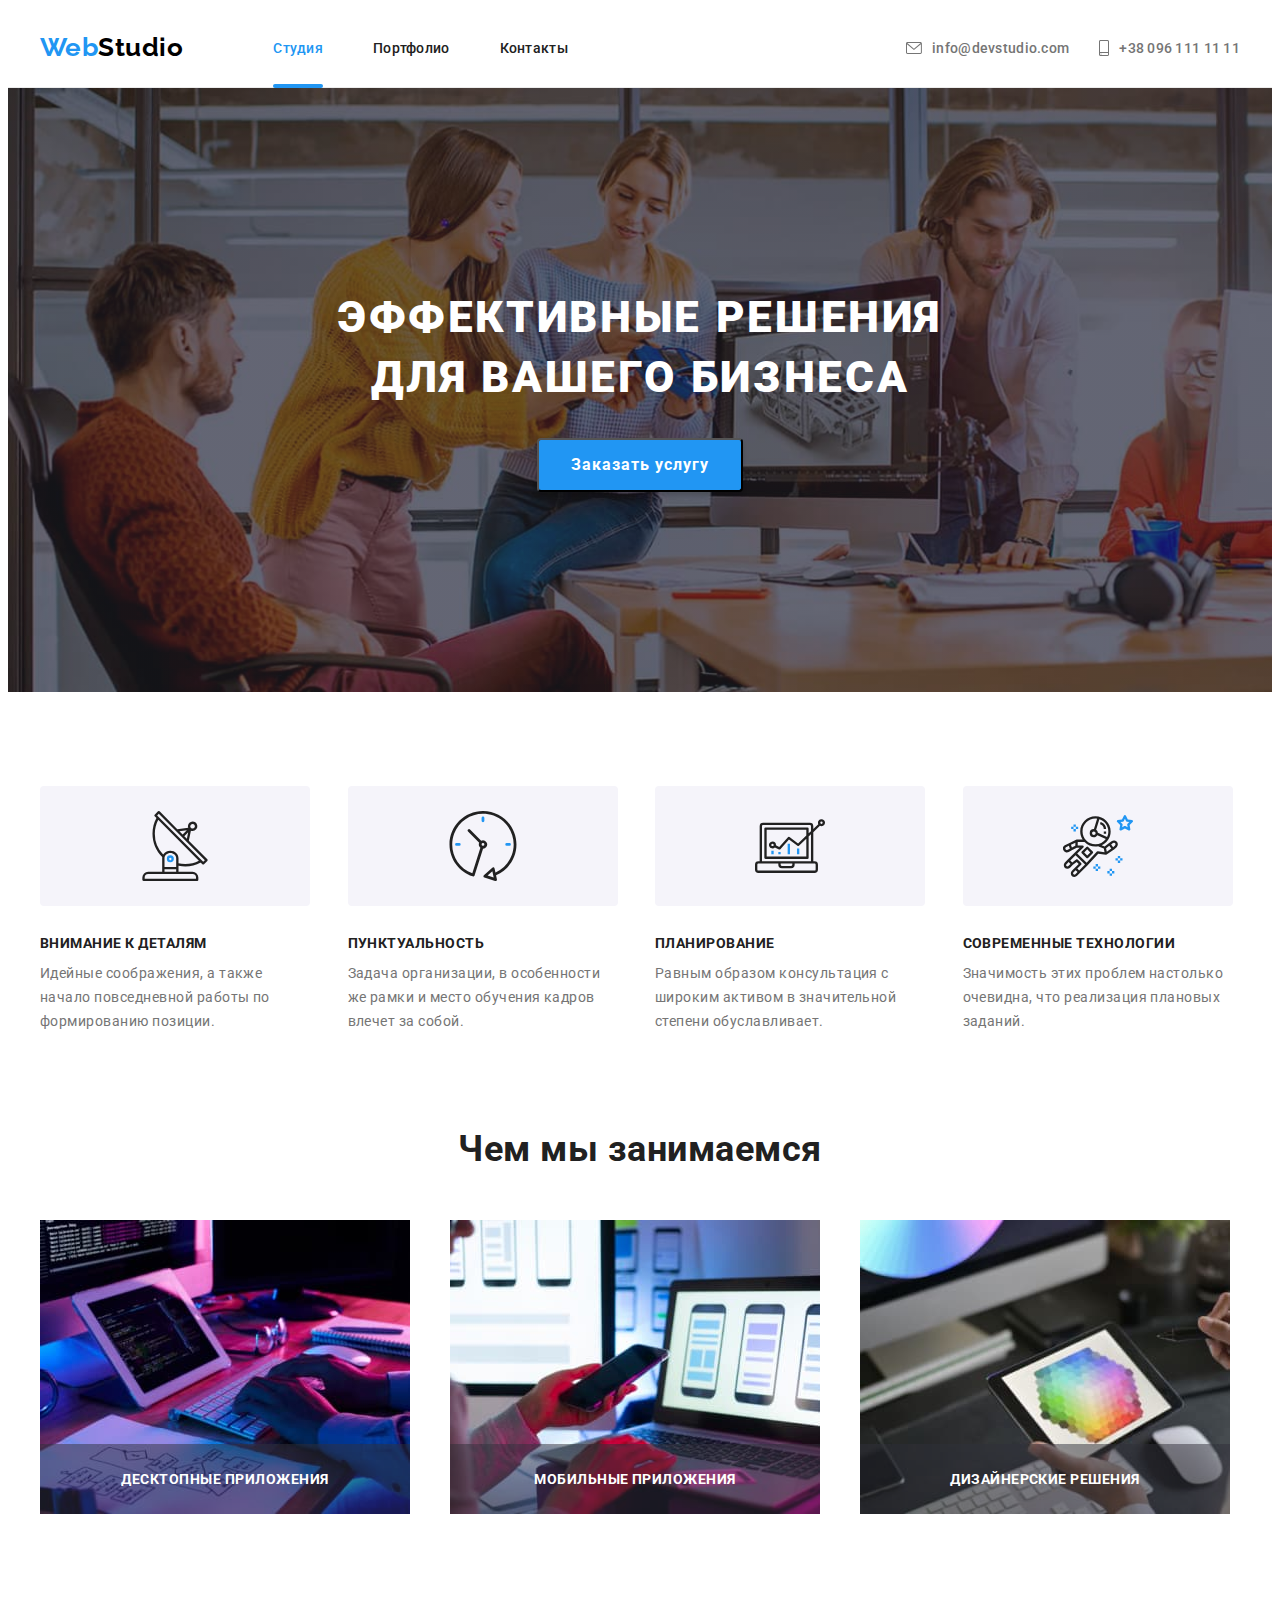
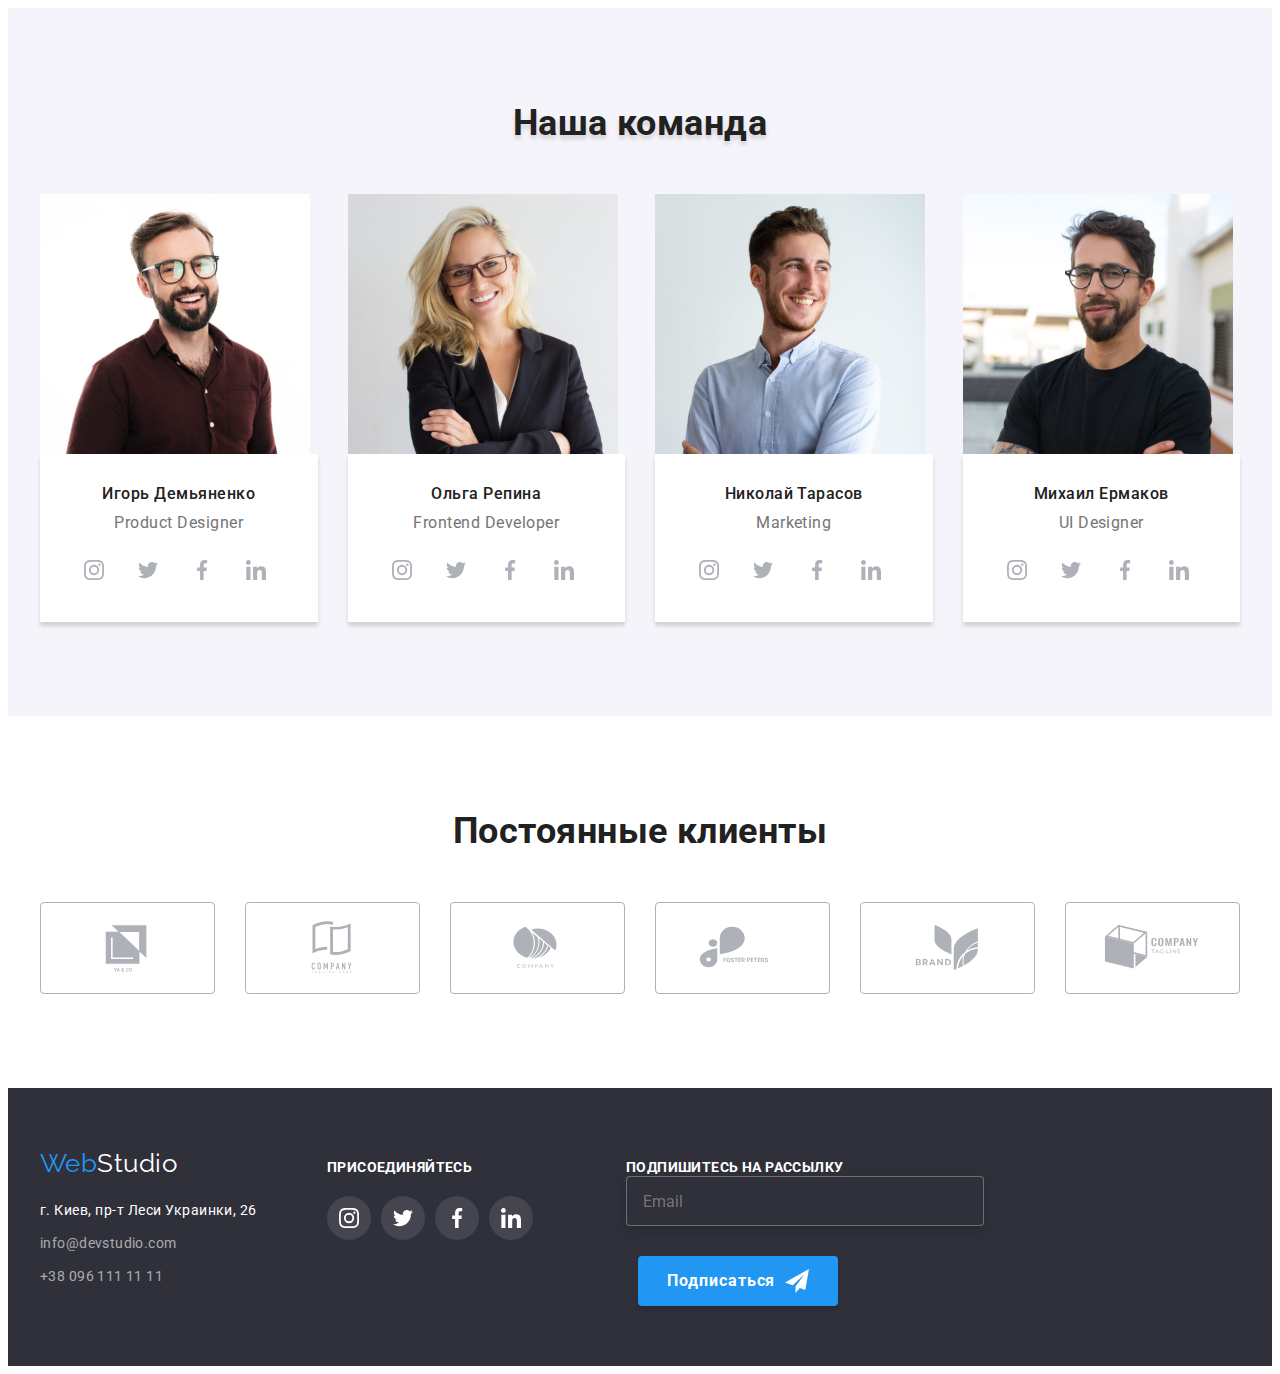
==== commit f7d9e557: "5" ====
--- a/index.html
+++ b/index.html
@@ -68,11 +68,11 @@
             ДЛЯ ВАШЕГО БИЗНЕСА
           </h1>
           <button class="button-hero" data-modal-open>Заказать услугу</button>
-          <div class="backdrop" data-modal>
+          <div class="backdrop is-hidden" data-modal>
             <div class="modal">
-              <button type="button-close" class="modal-close-btn">
-              <svg class="modal-close-icon" width="30" height="30">
-                  <use href="./images/sprite.svg#close"></use>                </svg>
+              <button type="button" class="modal-close-btn" data-modal-close >
+              <svg class="modal-close-icon" width="18" height="18">
+                  <use href="./images/sprite.svg#icon-close"></use></svg>
               </button>
               <form class="contact-form">
                 <b class="modal-title">Оставьте свои данные, мы Вам перезвоним </b>
@@ -86,11 +86,11 @@
                 </label>
                 <label class="contact-form-field">
                   <span class="modal-text">Телефон</span>
-                  <dspan class="contact-form-input-wrapper">
+                  <span class="contact-form-input-wrapper">
                     <input name="user_tel" class="contact-form-input"type="tel" required>
                   <svg class="contact-modal-icon" width="18" height="18">
                     <use href="./images/sprite.svg#icon-modal-tel"></use>
-                  </svg></dspan>
+                  </svg></span>
                 </label>
                 <label class="contact-form-field">
                   <span class="modal-text">Почта</span>
@@ -105,11 +105,11 @@
                   <span class="modal-text">Комментарий</span>
                   <textarea name="user_massage" class="contact-form-message" placeholder="Введите текст" ></textarea>
                 </label>
-                <div class="contact-form-checkdox-wrapper">
-                  <input name="accept_policy" type="check-box" class="contact-form-checkbox" required>
-                  <label for="" class="contact-form-checkdox-lable">
-                    Соглашаюсь с рассылкой и принимаю <a href=""Условия договора ></a></label>
-                </div>
+                <div class="contact-form-checkbox-wrapper">
+                  <input name="accept_policy" type="checkbox" class="contact-form-checkbox visually-hidden" id="policy-checkbox"required>
+                  <label for="policy-checkbox" class="contact-form-checkbox-lable">
+                    Соглашаюсь с рассылкой и принимаю &nbsp<a class="check-conditions" href="">Условия договора</a></label>
+                  </div>
                 <button type="submit" class="contact-form-submit-btn">Отправить </button>
                 
               </form>
@@ -506,15 +506,19 @@
             </li>
           </ul>
         </div>
-        <div class="footer-email-input">
-          <p class="footer-email-title">ПОДПИШИТЕСЬ НА РАССЫЛКУ</p>
-          <p class="email">Email</p>
-          <button class="button-footer">
+        <!-- <div class="footer-email"> -->
+        <form class="footer-email-input">
+            <b class="footer-email-title">ПОДПИШИТЕСЬ НА РАССЫЛКУ</b>
+            <label class="footer-email-form-field"></label>
+            <input name="user_email_footer" class="footer-email-form-input"type="text" placeholder="Email" required>
+        
+            <button type="submit" class="footer-submit-btn">
             Подписаться
             <svg class="footer-btn-icon" width="24" height="24">
               <use href="./images/sprite.svg#send"></use>
             </svg>
-          </button>
+          </button></form>
+        <!-- </div> -->
         </div>
       </div>
     </footer>
--- a/css/styles.css
+++ b/css/styles.css
@@ -69,6 +69,18 @@
   padding-left: 15px;
   padding-right: 15px;
 }
+.visually-hidden {
+  position: absolute;
+  width: 1px;
+  height: 1px;
+  margin: -1px;
+  border: 0;
+  padding: 0;
+  white-space: nowrap;
+  clip-path: inset(100%);
+  clip: rect(0 0 0 0);
+  overflow: hidden;
+}
 /*=======TOP LINE START=======*/
 
 .top-line-container {
@@ -266,6 +278,8 @@
 .backdrop.is-hidden .modal {
   transform: translate(-50%, -50%) scale(0.9);
 }
+/*======= МОДАЛЬНЕ ВІКНО =======*/
+
 .modal {
   position: absolute;
   top: 50%;
@@ -293,26 +307,43 @@
   background-color: transparent;
   padding: 0px;
   cursor: pointer;
-}
-/* .modal-close-btn:hover,
+  transition: border-color 250ms cubic-bezier(0.4, 0, 0.2, 1);
+}
+.modal-close-btn:hover,
 .modal-close-btn:focus {
+  border-color: var(--accent-color);
   fill: var(--accent-color);
-} */
+}
+.modal-close-icon:hover,
+.modal-close-icon:focus {
+  fill: var(--accent-color);
+}
 
 .modal-title {
+  display: block;
   font-family: Roboto;
   font-style: Bold;
   font-size: 20px;
   line-height: 1, 15;
   line-height: 100%;
-
   letter-spacing: 3%;
 
   color: #212121;
+  margin-bottom: 12px;
 }
 .contact-form-field {
   display: block;
   text-align: left;
+}
+.modal-text {
+  font-family: Roboto;
+  font-style: Regular;
+  font-size: 12px;
+  line-height: 1, 16;
+  line-height: 100%;
+  letter-spacing: 1%;
+
+  color: var(--primary-text-color);
 }
 .contact-form-input-wrapper {
   display: block;
@@ -352,7 +383,7 @@
   border: 1px Solid rgba(33, 33, 33, 0.2);
   border-radius: 4px;
   transition: border-color 250ms cubic-bezier(0.4, 0, 0.2, 1);
-  /* margin-top: 4px; */
+  margin-bottom: 20px;
   resize: none;
 }
 .contact-form-message:hover,
@@ -360,6 +391,75 @@
   outline: none;
   border-color: var(--accent-color);
 }
+
+.contact-form-checkbox-lable {
+  font-family: Roboto;
+  font-style: Regular;
+  font-size: 14px;
+  line-height: 1, 71;
+  line-height: 146%;
+  letter-spacing: 3%;
+
+  color: var(--primary-text-color);
+  cursor: pointer;
+}
+
+.contact-form-checkbox-lable::before {
+  display: inline-block;
+  width: 16px;
+  height: 15px;
+  border: 1px solid var(--title-text-color);
+  cursor: pointer;
+  content: "";
+  transition: 250ms cubic-bezier(0.4, 0, 0.2, 1);
+}
+.contact-form-checkbox:hover + .contact-form-checkbox-lable::before {
+  border-color: var(--accent-color);
+}
+/* .contact-form-checkbox:focus + .contact-form-checkbox-lable::before {
+  background-image: url("../images/modal-check.svg");
+  background-repeat: no-repeat;
+  background-position: 50% 50%;
+  background-color: var(--accent-color);
+  border: 0, 2px solid var(--modal-background-color);
+} */
+.contact-form-checkbox:checked + .contact-form-checkbox-lable::before {
+  background-image: url("../images/modal-check.svg");
+  background-repeat: no-repeat;
+  background-position: 50% 50%;
+  background-color: var(--accent-color);
+  border: 0, 2px solid var(--modal-background-color);
+}
+.check-conditions {
+  color: var(--accent-color);
+}
+.contact-form-submit-btn {
+  min-width: 200px;
+  margin-top: 30px;
+  margin-left: auto;
+  margin-right: auto;
+  padding: 10px 32px;
+  cursor: pointer;
+  font-weight: 700;
+  font-size: 16px;
+  line-height: 1.88;
+  text-align: center;
+
+  border-radius: 4px;
+  letter-spacing: 0.06em;
+
+  background-color: var(--accent-color);
+  box-shadow: 0px 4px 4px 0px rgba(0, 0, 0, 0.15);
+  color: var(--button-text-color);
+  transition: 250ms cubic-bezier(0.4, 0, 0.2, 1);
+}
+
+.contact-form-submit-btn:hover,
+.contact-form-submit-btn:focus {
+  background-color: var(--button-hover-color);
+  box-shadow: 0px 4px 4px rgba(0, 0, 0, 0.15);
+}
+
 /*======= HERO END=======*/
 
 /*======= OUR FEATURE =======*/
@@ -709,13 +809,17 @@
 .social-list-link:focus {
   background-color: var(--accent-color);
 }
-
+.footer-email {
+  display: inline-flex;
+  align-items: center;
+}
 .footer-email-input {
   margin-left: 93px;
 }
 
 .footer-email-title {
-  margin-bottom: 20px;
+  /* display: block; */
+  /* margin-bottom: 20px; */
   font-family: Roboto;
   font-style: normal;
   font-weight: bold;
@@ -724,55 +828,58 @@
   letter-spacing: 0.03em;
   color: var(--footer-social-title-color);
 }
-.email {
-  display: inline-flex;
+.footer-email-form-input {
+  display: block;
   align-items: center;
   padding-left: 16px;
-  padding-top: 15px;
-  padding-bottom: 15px;
   min-width: 358px;
-  min-height: 50px;
-  left: 815px;
-  top: 2787px;
-
+  height: 50px;
+  /* left: 815px;
+  top: 2787px; */
+  background-color: var(--section-bg-dark);
+  font-family: Roboto;
+  font-style: Regular;
+  font-weight: 400;
+  font-size: 16px;
+  line-height: 1, 25;
+  letter-spacing: 3%;
+  color: var(--footer-contact-color);
   border: 1px solid rgba(255, 255, 255, 0.3);
   box-sizing: border-box;
   filter: drop-shadow(0px 4px 4px rgba(0, 0, 0, 0.15));
   border-radius: 4px;
 }
-.email:hover,
-.email:focus {
+.footer-email-form-input:hover,
+.footer-email-form-input:focus {
   border: 1px solid var(--accent-color);
 }
-.button-footer {
-  display: inline-flex;
-  min-width: 200px;
-  min-height: 50px;
+.footer-submit-btn {
+  display: flex;
+  align-items: center;
+  width: 200px;
+  height: 50px;
+  margin-top: 30px;
   margin-left: 12px;
-  padding-left: 29px;
-  padding-top: 10px;
-  padding-bottom: 10px;
+  padding: 10px 28px 10px 29px;
   cursor: pointer;
   font-weight: 700;
   font-size: 16px;
   line-height: 1.88;
-  text-align: center;
-
   letter-spacing: 0.06em;
-
-  background: #2196f3;
-  box-shadow: 0px 4px 4px rgba(0, 0, 0, 0.15);
   border-radius: 4px;
-  border-color: var(--accent-color);
+
+  border: none;
+  background-color: var(--accent-color);
+  box-shadow: 0px 4px 4px 0px rgba(0, 0, 0, 0.15);
   color: var(--button-text-color);
   transition: 250ms cubic-bezier(0.4, 0, 0.2, 1);
 }
 
-.button-footer:hover,
-.button-footer:focus {
+/* .footer-submit-btn:hover,
+.footer-submit-btn:focus {
   background-color: var(--button-hover-color);
   box-shadow: 0px 4px 4px rgba(0, 0, 0, 0.15);
-}
+} */
 .footer-btn-icon {
   margin-left: 10px;
 }
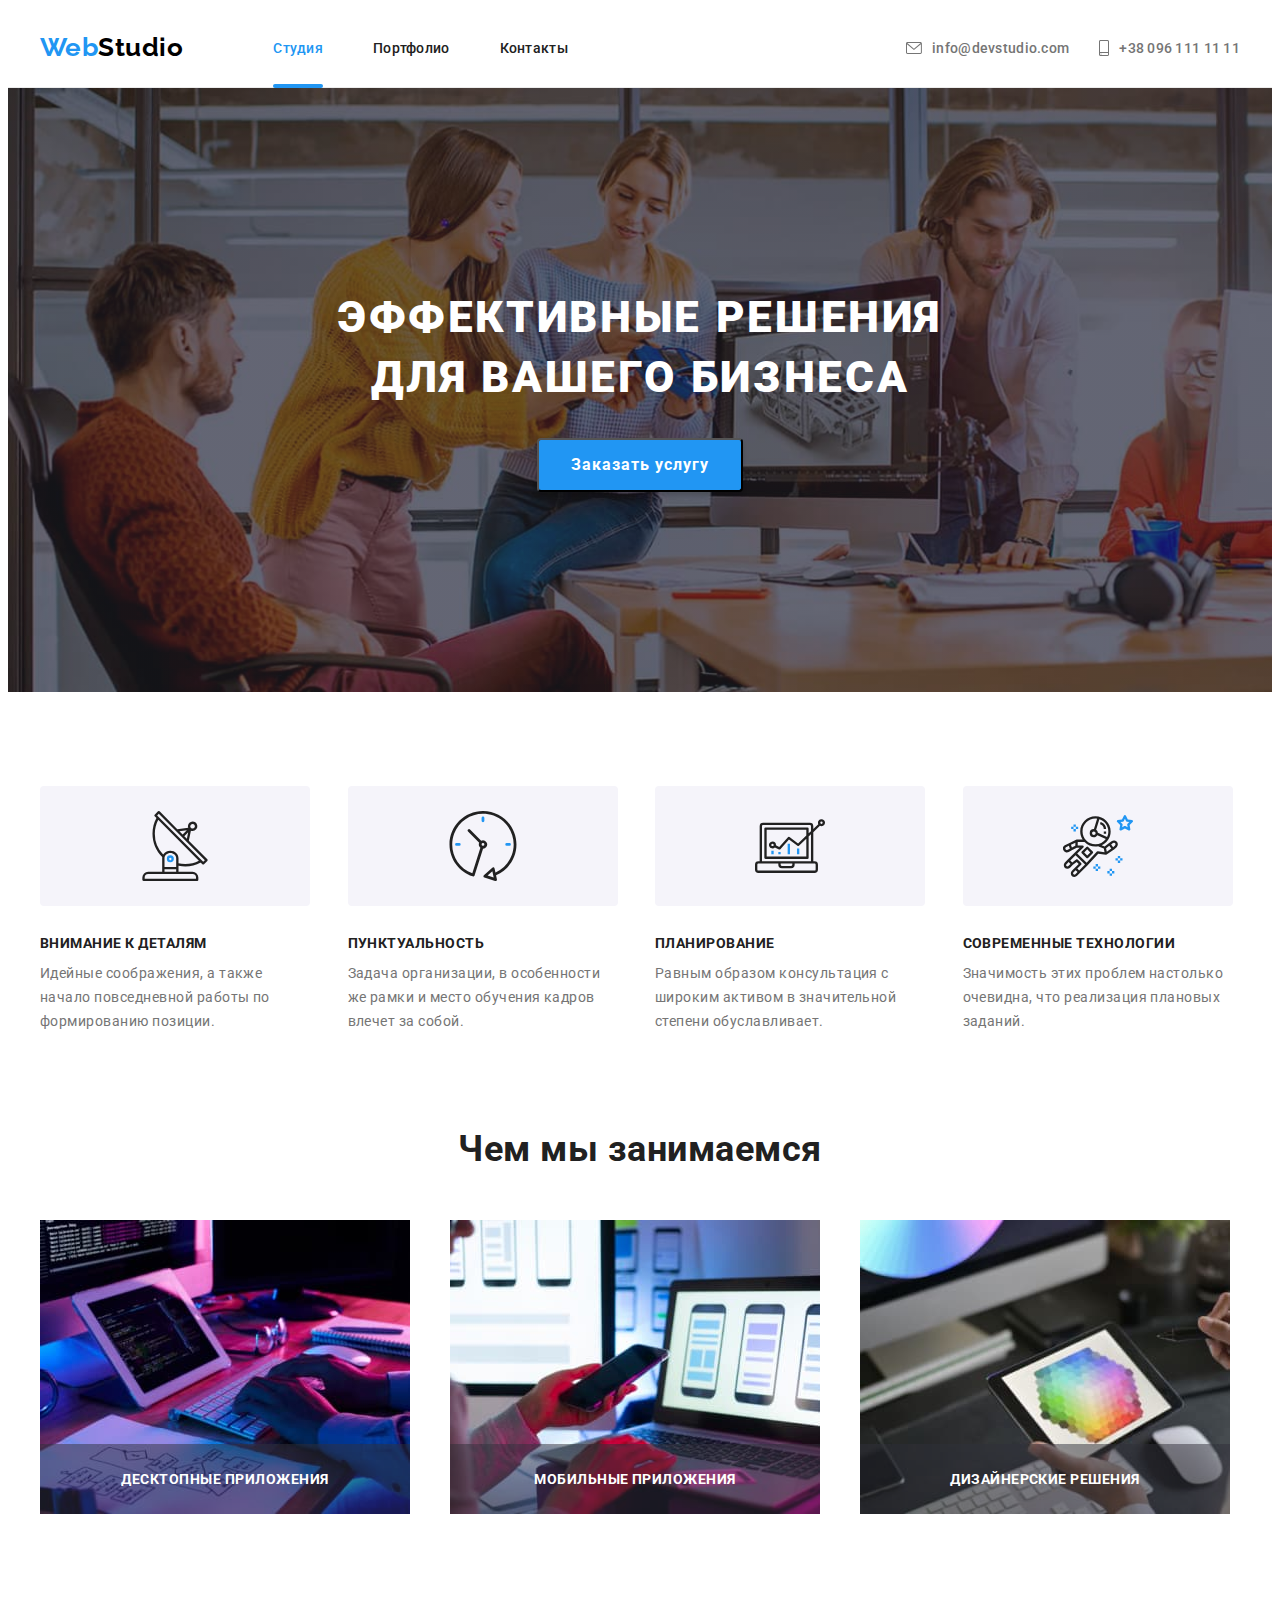
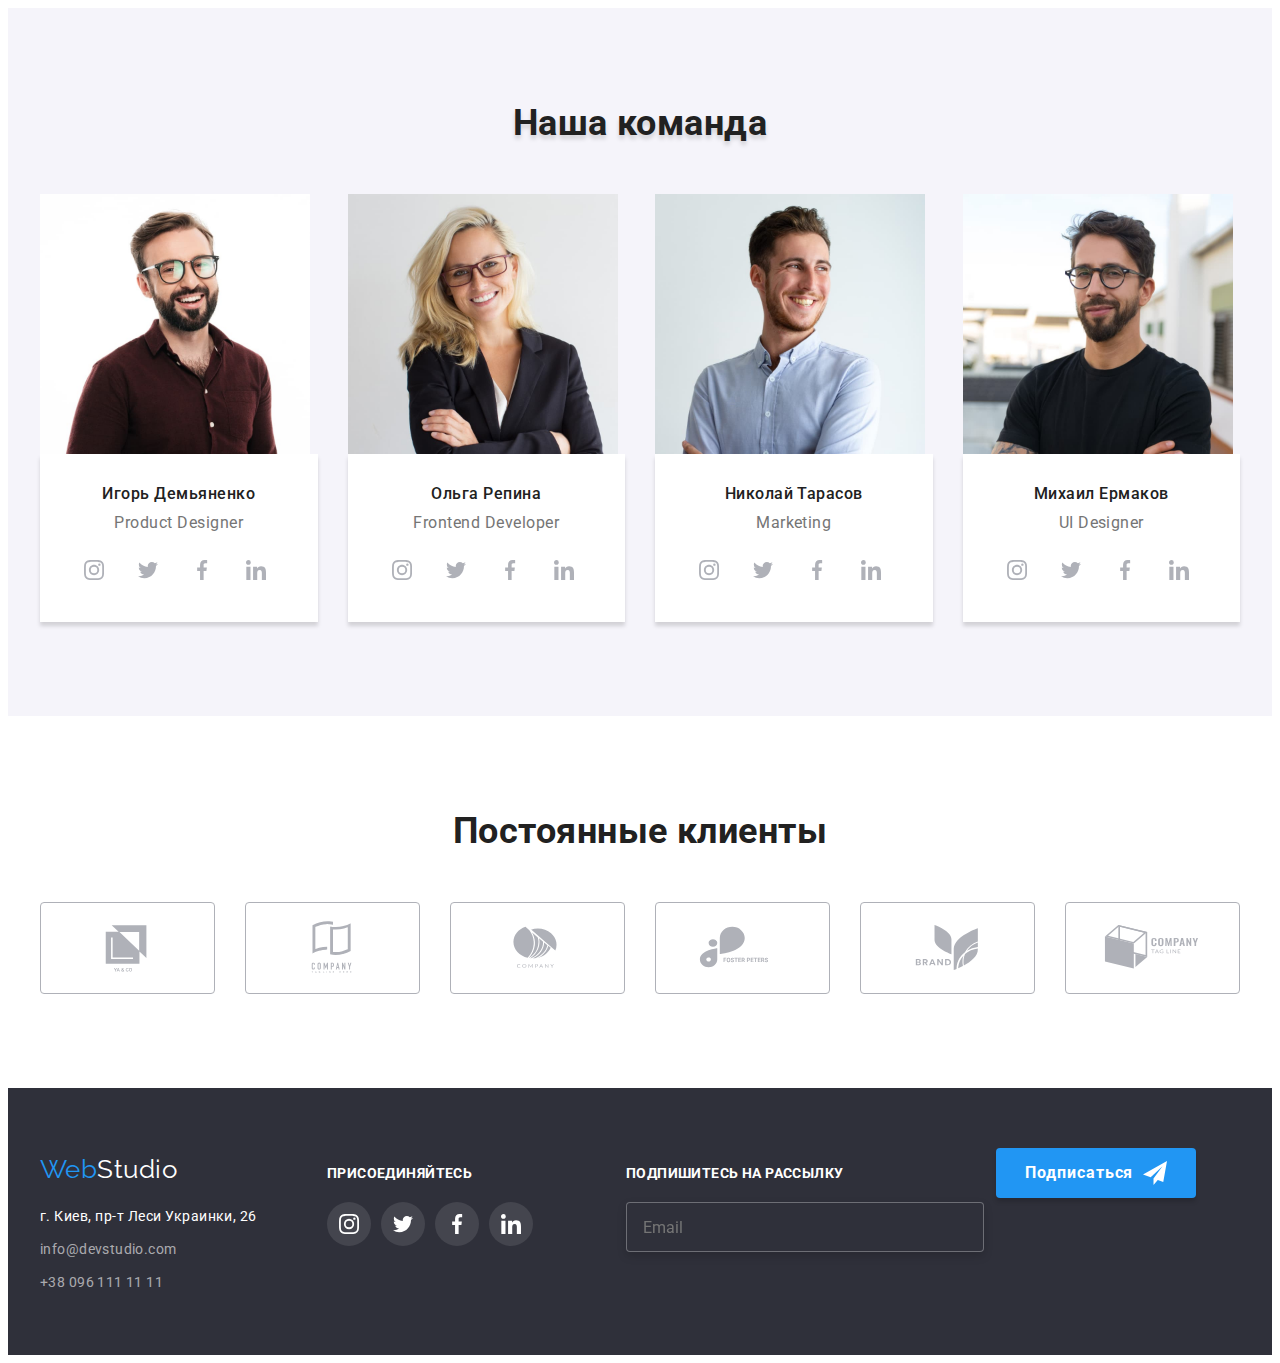
==== commit 8dae7ab4: "1" ====
--- a/index.html
+++ b/index.html
@@ -511,13 +511,12 @@
             <b class="footer-email-title">ПОДПИШИТЕСЬ НА РАССЫЛКУ</b>
             <label class="footer-email-form-field"></label>
             <input name="user_email_footer" class="footer-email-form-input"type="text" placeholder="Email" required>
-        
-            <button type="submit" class="footer-submit-btn">
-            Подписаться
+            </form>
+            <button type="submit" class="footer-submit-btn">Подписаться
             <svg class="footer-btn-icon" width="24" height="24">
               <use href="./images/sprite.svg#send"></use>
             </svg>
-          </button></form>
+          </button>
         <!-- </div> -->
         </div>
       </div>
--- a/css/styles.css
+++ b/css/styles.css
@@ -832,6 +832,7 @@
   display: block;
   align-items: center;
   padding-left: 16px;
+  margin-top: 20px;
   min-width: 358px;
   height: 50px;
   /* left: 815px;
@@ -858,7 +859,7 @@
   align-items: center;
   width: 200px;
   height: 50px;
-  margin-top: 30px;
+  margin-bottom: 80px;
   margin-left: 12px;
   padding: 10px 28px 10px 29px;
   cursor: pointer;
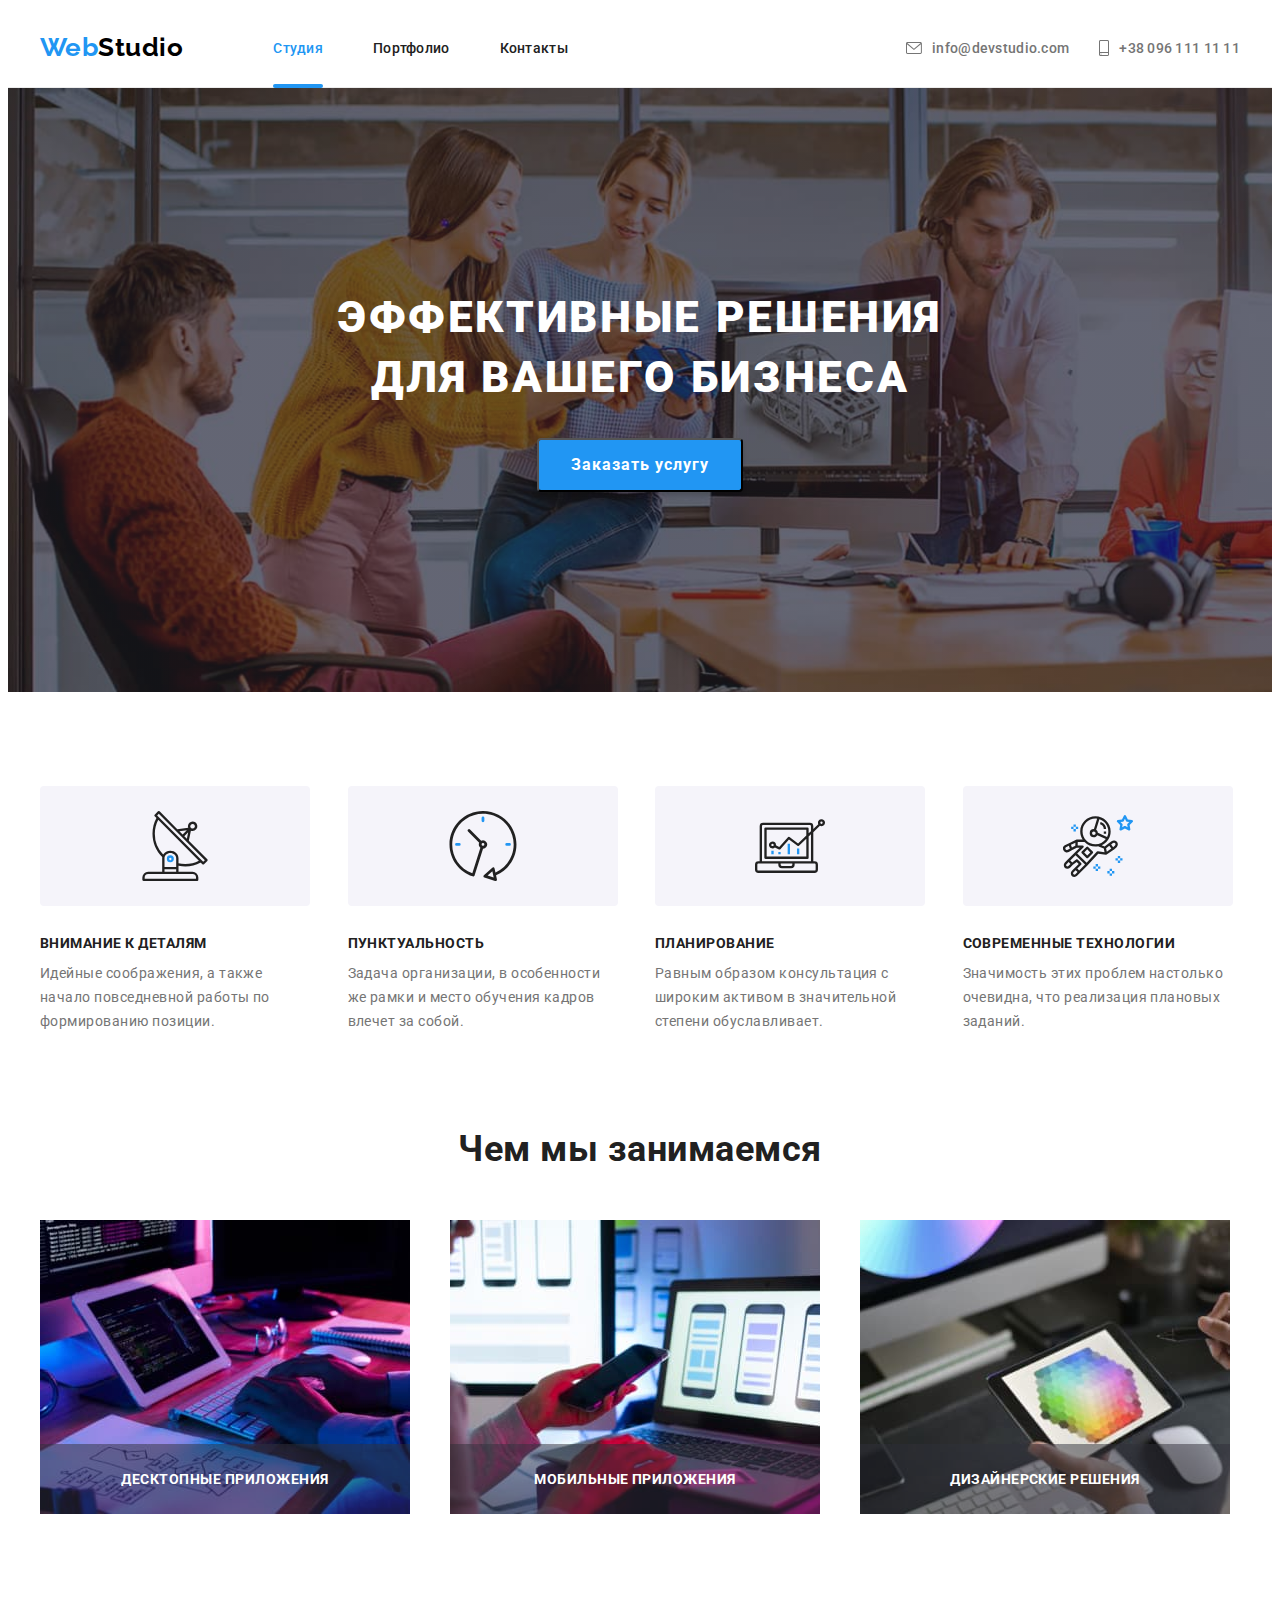
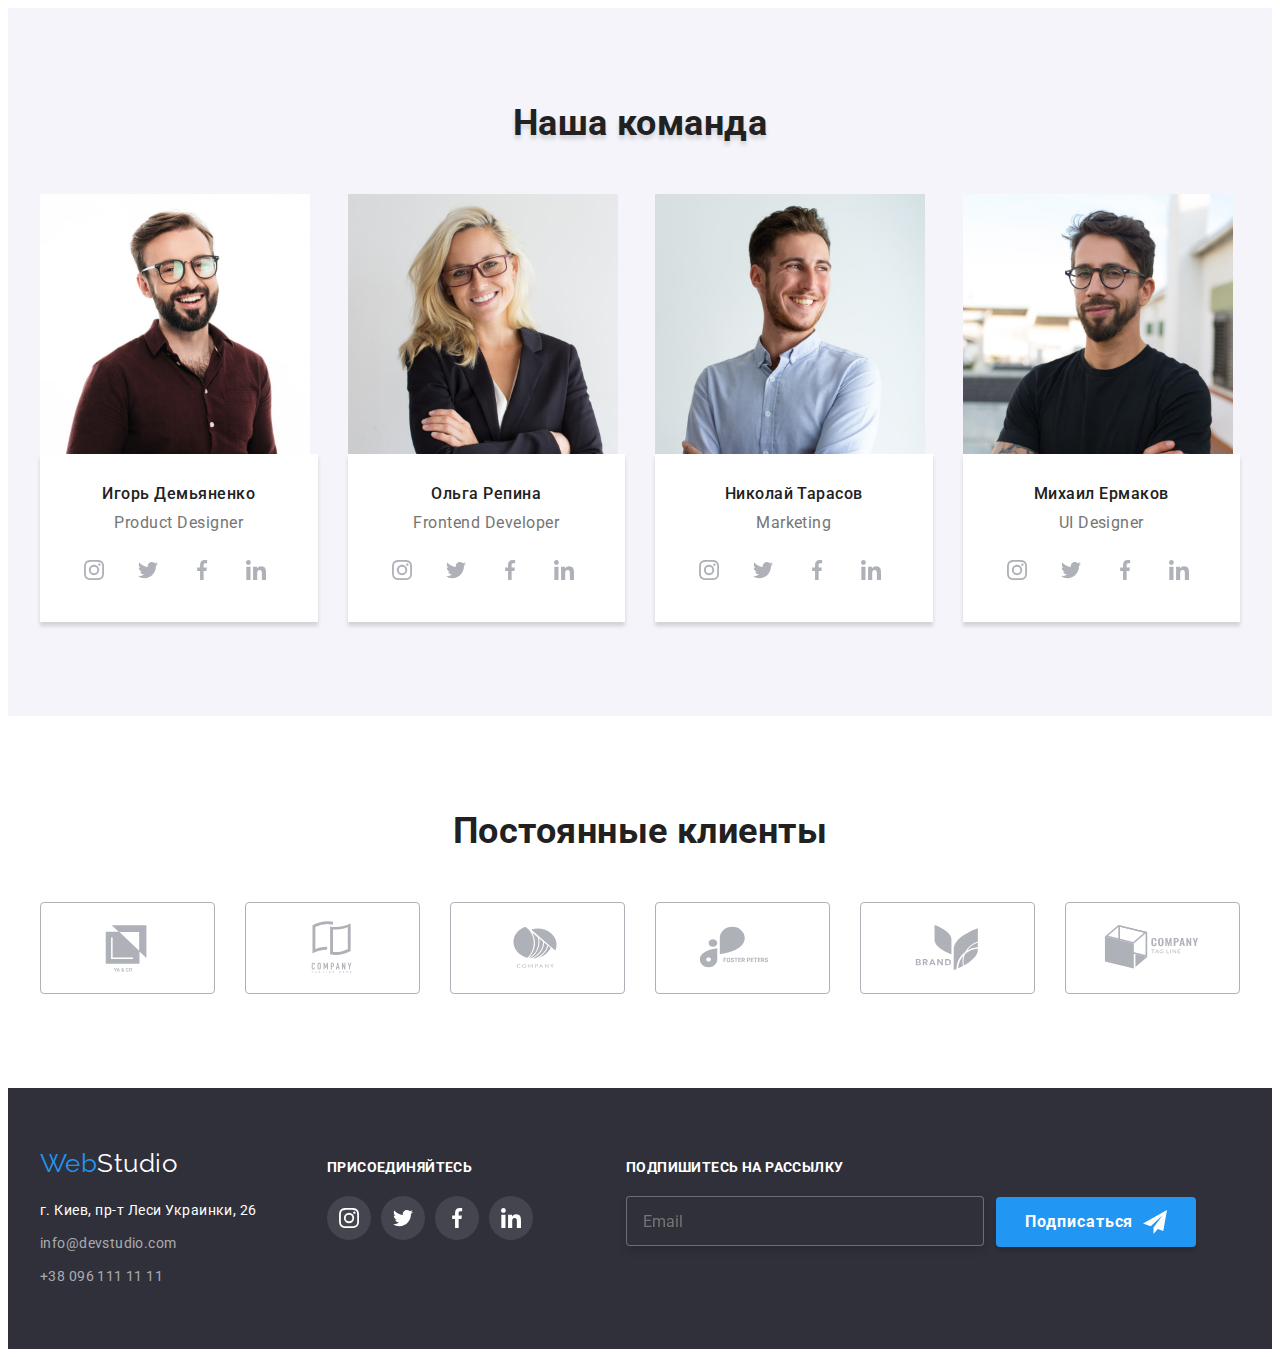
==== commit 8c5c2d07: "1end" ====
--- a/index.html
+++ b/index.html
@@ -506,9 +506,9 @@
             </li>
           </ul>
         </div>
-        <!-- <div class="footer-email"> -->
-        <form class="footer-email-input">
+               <form class="footer-email-input">
             <b class="footer-email-title">ПОДПИШИТЕСЬ НА РАССЫЛКУ</b>
+            <div class="footer-email">
             <label class="footer-email-form-field"></label>
             <input name="user_email_footer" class="footer-email-form-input"type="text" placeholder="Email" required>
             </form>
@@ -516,9 +516,8 @@
             <svg class="footer-btn-icon" width="24" height="24">
               <use href="./images/sprite.svg#send"></use>
             </svg>
-          </button>
-        <!-- </div> -->
-        </div>
+          </button></div>
+               </div>
       </div>
     </footer>
     <script src="./modal.js"></script>
--- a/css/styles.css
+++ b/css/styles.css
@@ -416,13 +416,9 @@
 .contact-form-checkbox:hover + .contact-form-checkbox-lable::before {
   border-color: var(--accent-color);
 }
-/* .contact-form-checkbox:focus + .contact-form-checkbox-lable::before {
-  background-image: url("../images/modal-check.svg");
-  background-repeat: no-repeat;
-  background-position: 50% 50%;
-  background-color: var(--accent-color);
-  border: 0, 2px solid var(--modal-background-color);
-} */
+.contact-form-checkbox:focus + .contact-form-checkbox-lable::before {
+  outline: 2px solid var(--accent-color);
+}
 .contact-form-checkbox:checked + .contact-form-checkbox-lable::before {
   background-image: url("../images/modal-check.svg");
   background-repeat: no-repeat;
@@ -810,16 +806,14 @@
   background-color: var(--accent-color);
 }
 .footer-email {
-  display: inline-flex;
-  align-items: center;
+  display: flex;
+  align-items: baseline;
 }
 .footer-email-input {
   margin-left: 93px;
 }
 
 .footer-email-title {
-  /* display: block; */
-  /* margin-bottom: 20px; */
   font-family: Roboto;
   font-style: normal;
   font-weight: bold;
@@ -835,8 +829,6 @@
   margin-top: 20px;
   min-width: 358px;
   height: 50px;
-  /* left: 815px;
-  top: 2787px; */
   background-color: var(--section-bg-dark);
   font-family: Roboto;
   font-style: Regular;
@@ -859,7 +851,6 @@
   align-items: center;
   width: 200px;
   height: 50px;
-  margin-bottom: 80px;
   margin-left: 12px;
   padding: 10px 28px 10px 29px;
   cursor: pointer;
@@ -876,11 +867,6 @@
   transition: 250ms cubic-bezier(0.4, 0, 0.2, 1);
 }
 
-/* .footer-submit-btn:hover,
-.footer-submit-btn:focus {
-  background-color: var(--button-hover-color);
-  box-shadow: 0px 4px 4px rgba(0, 0, 0, 0.15);
-} */
 .footer-btn-icon {
   margin-left: 10px;
 }
